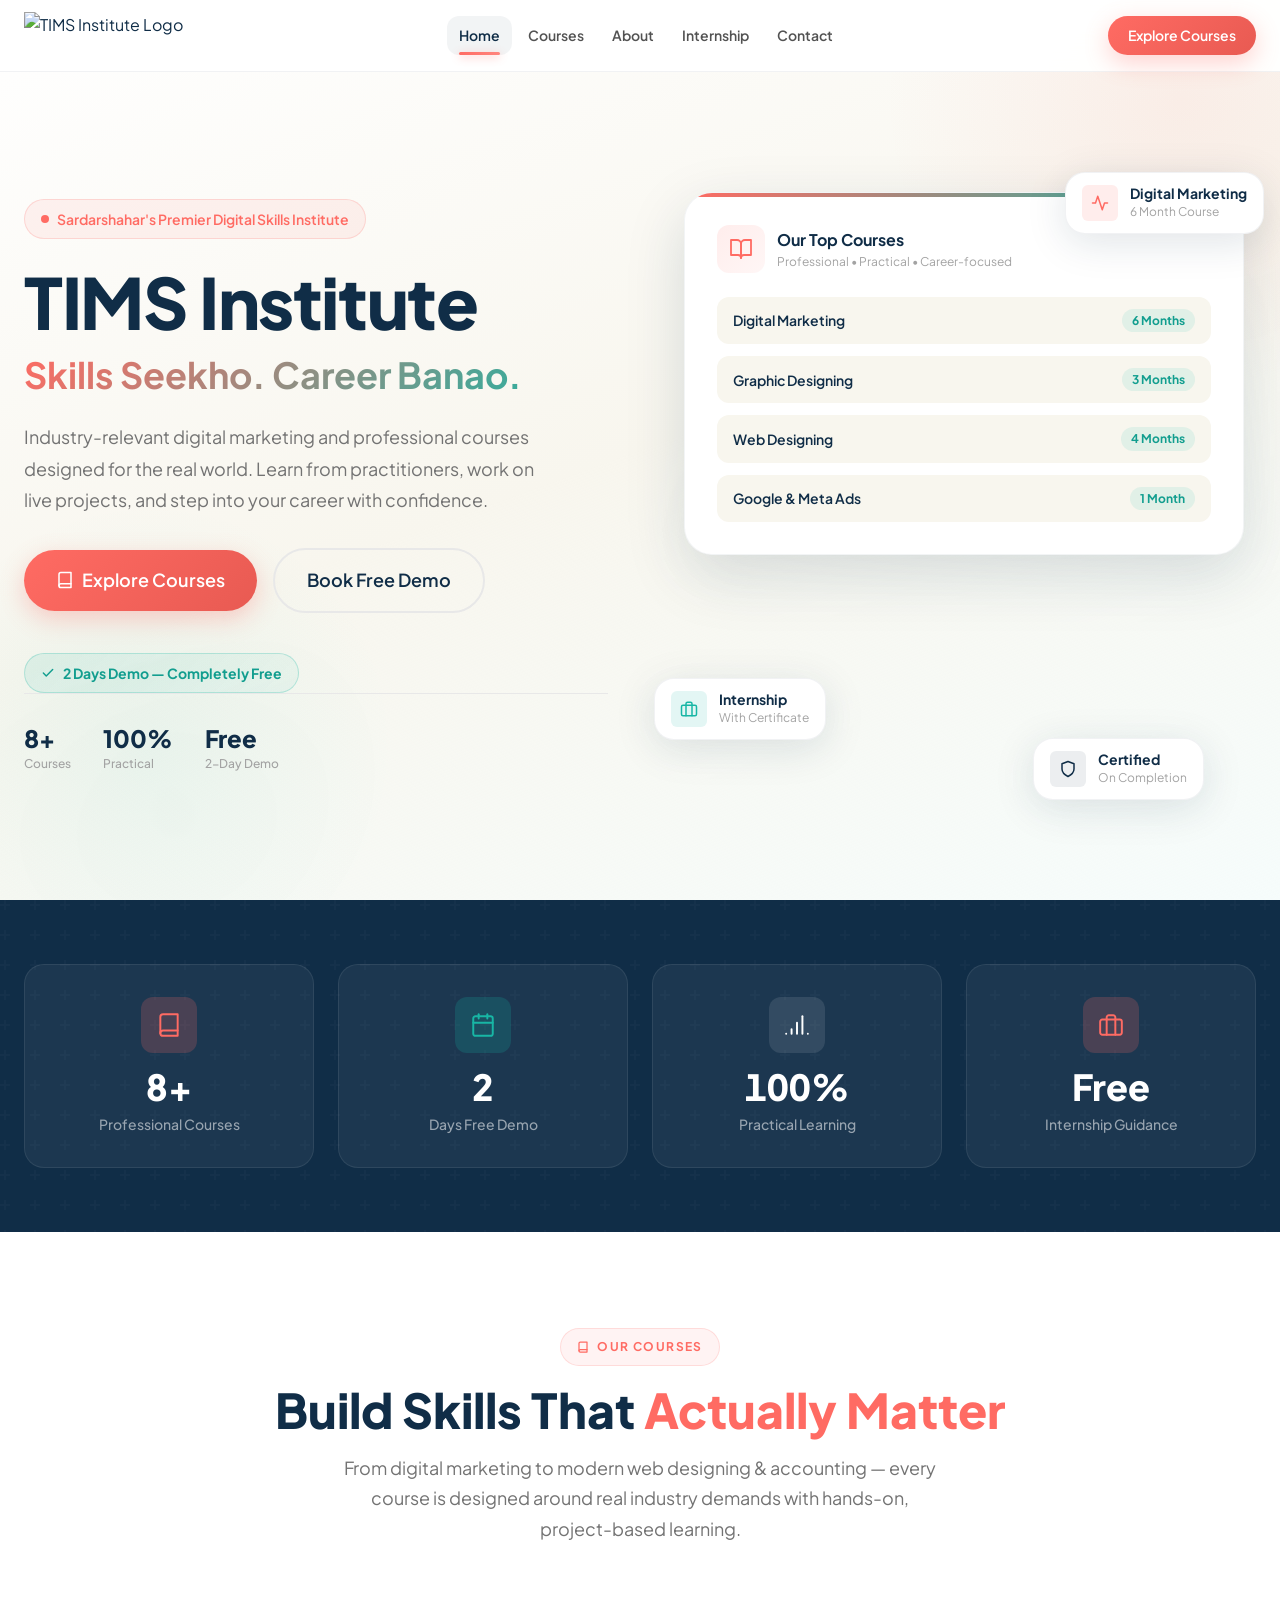
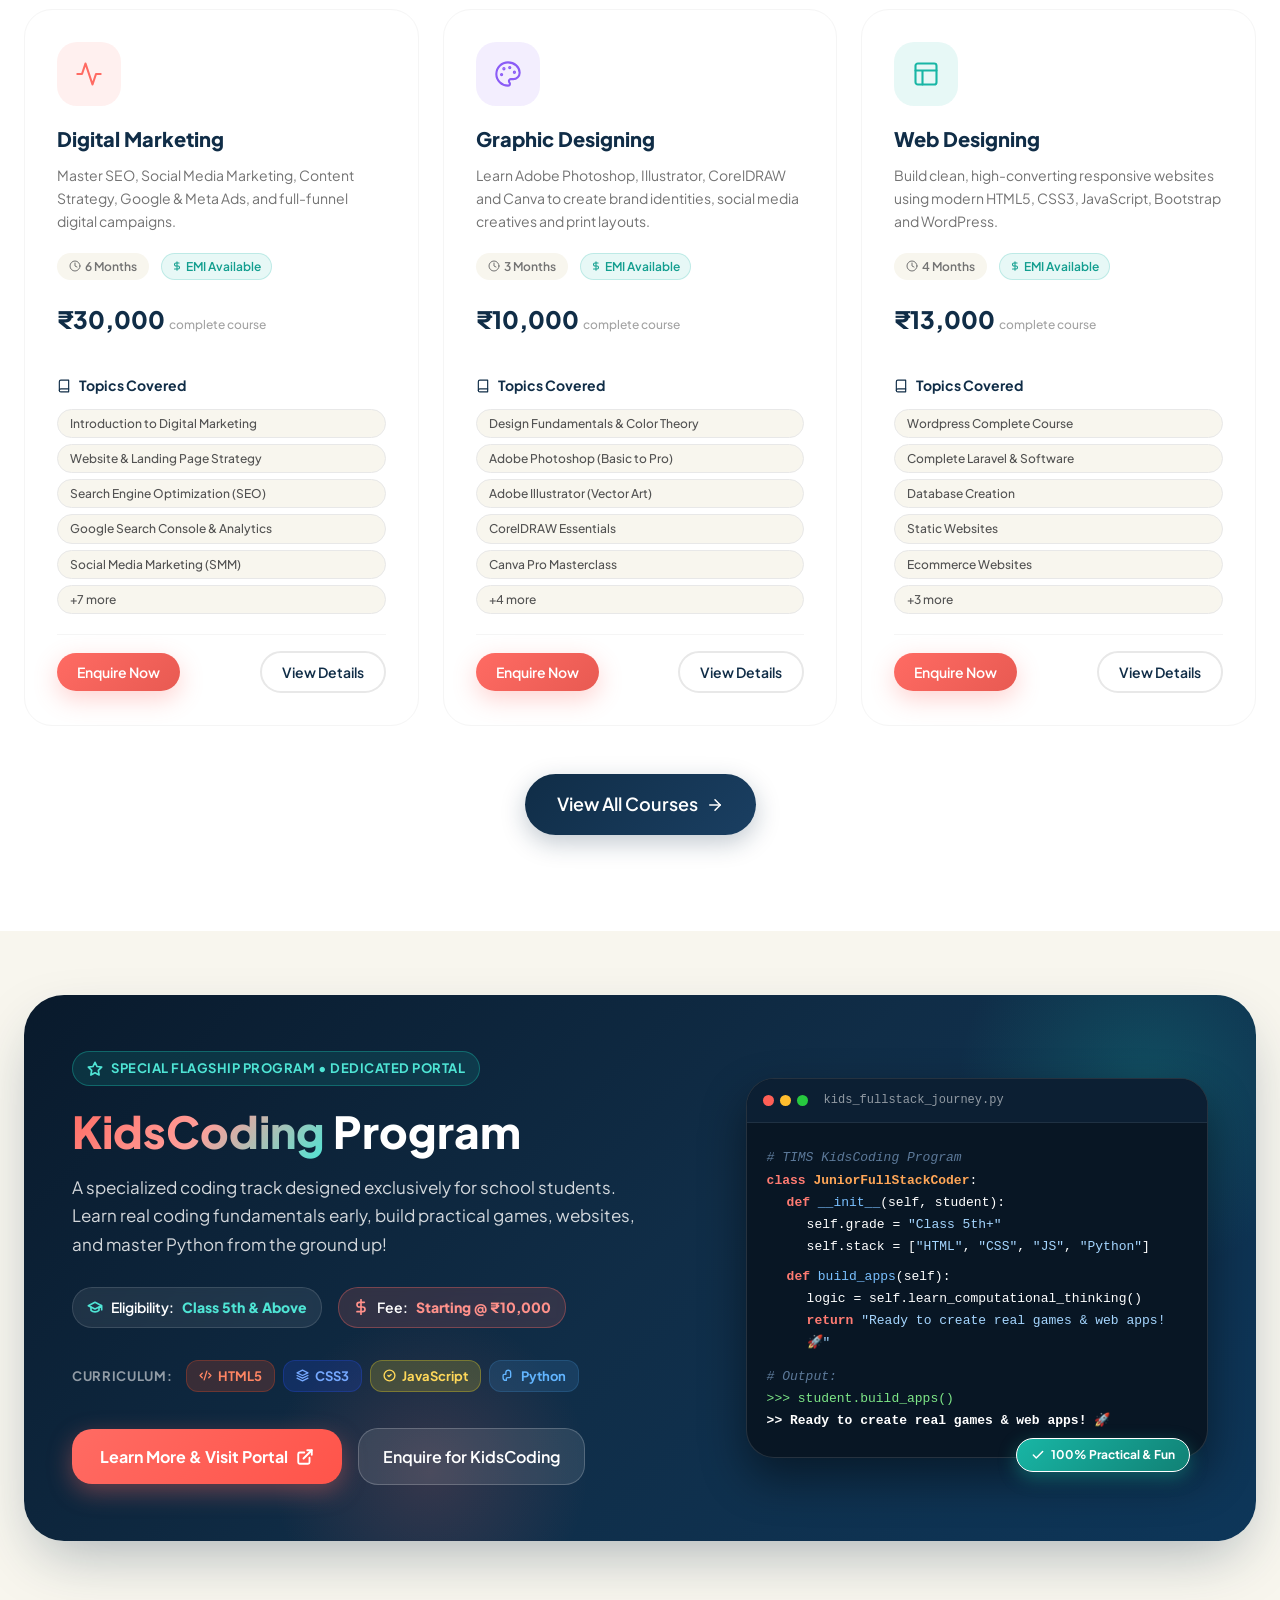
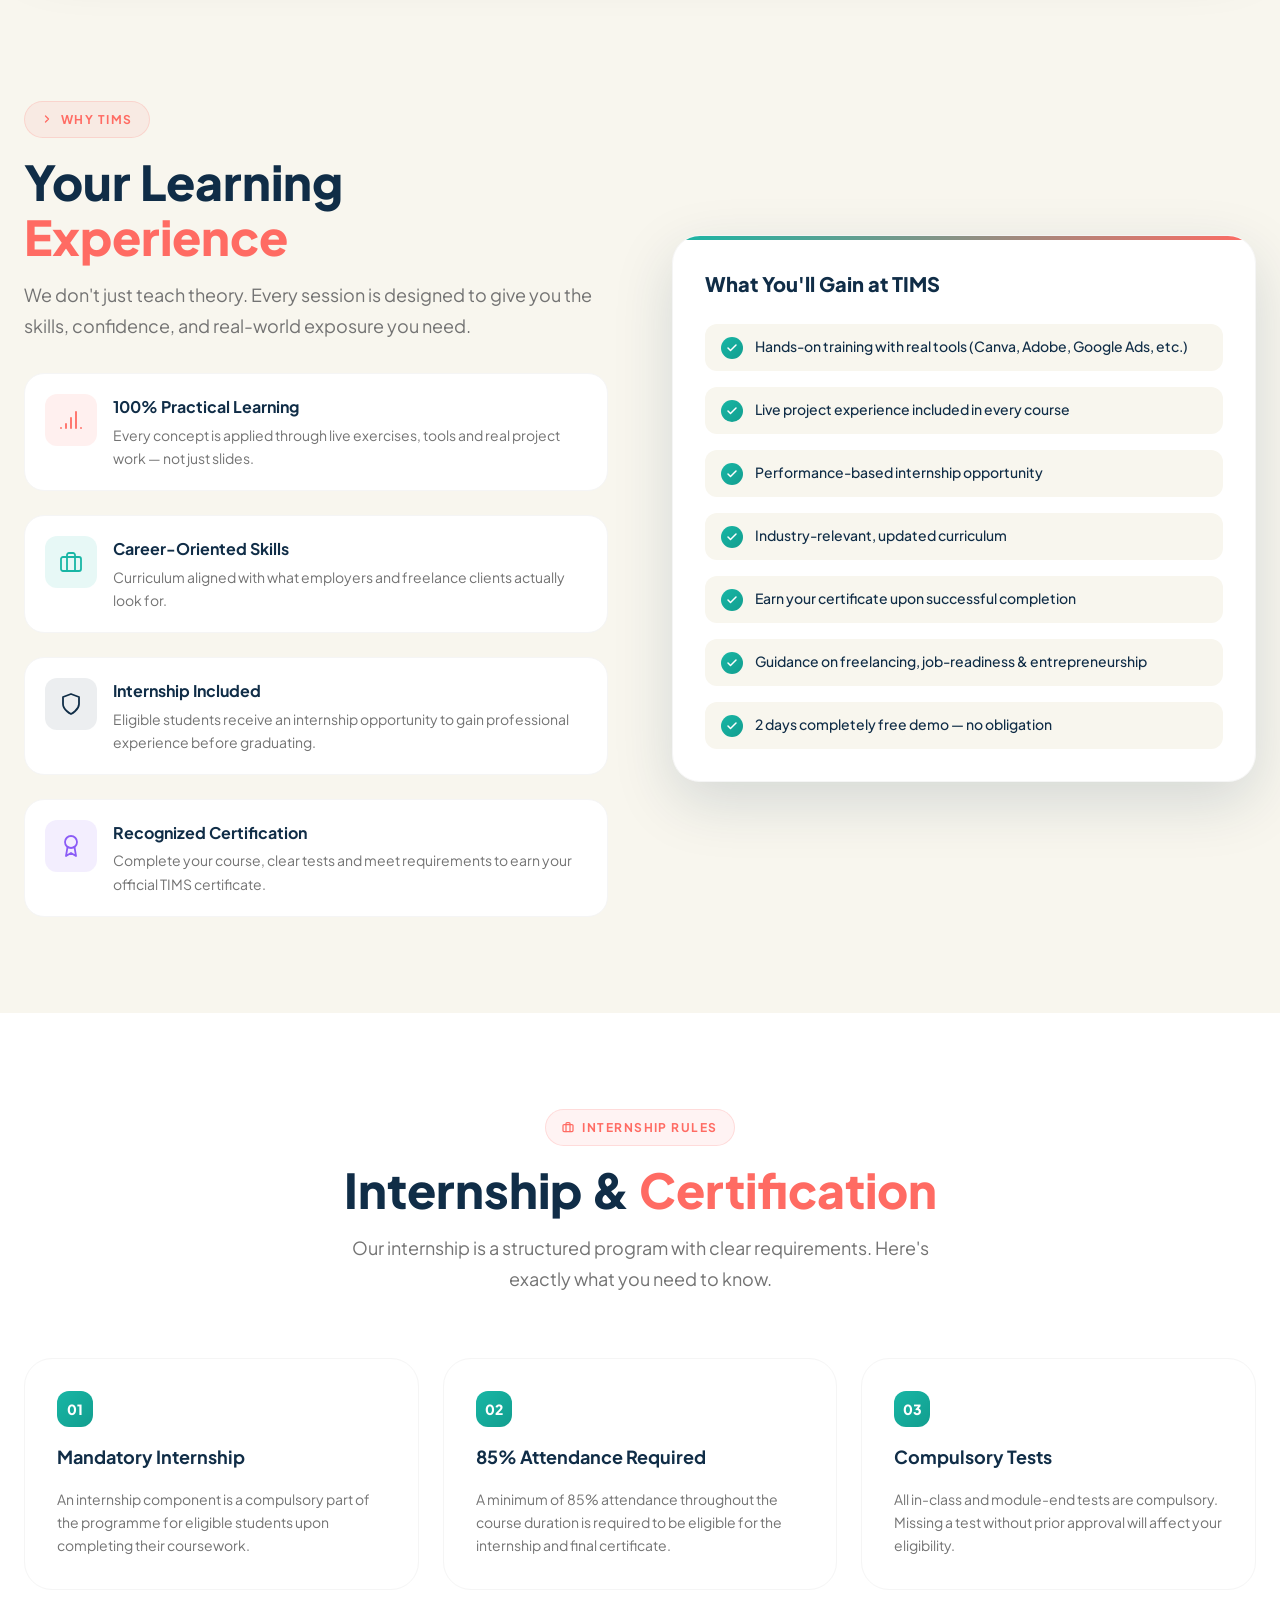
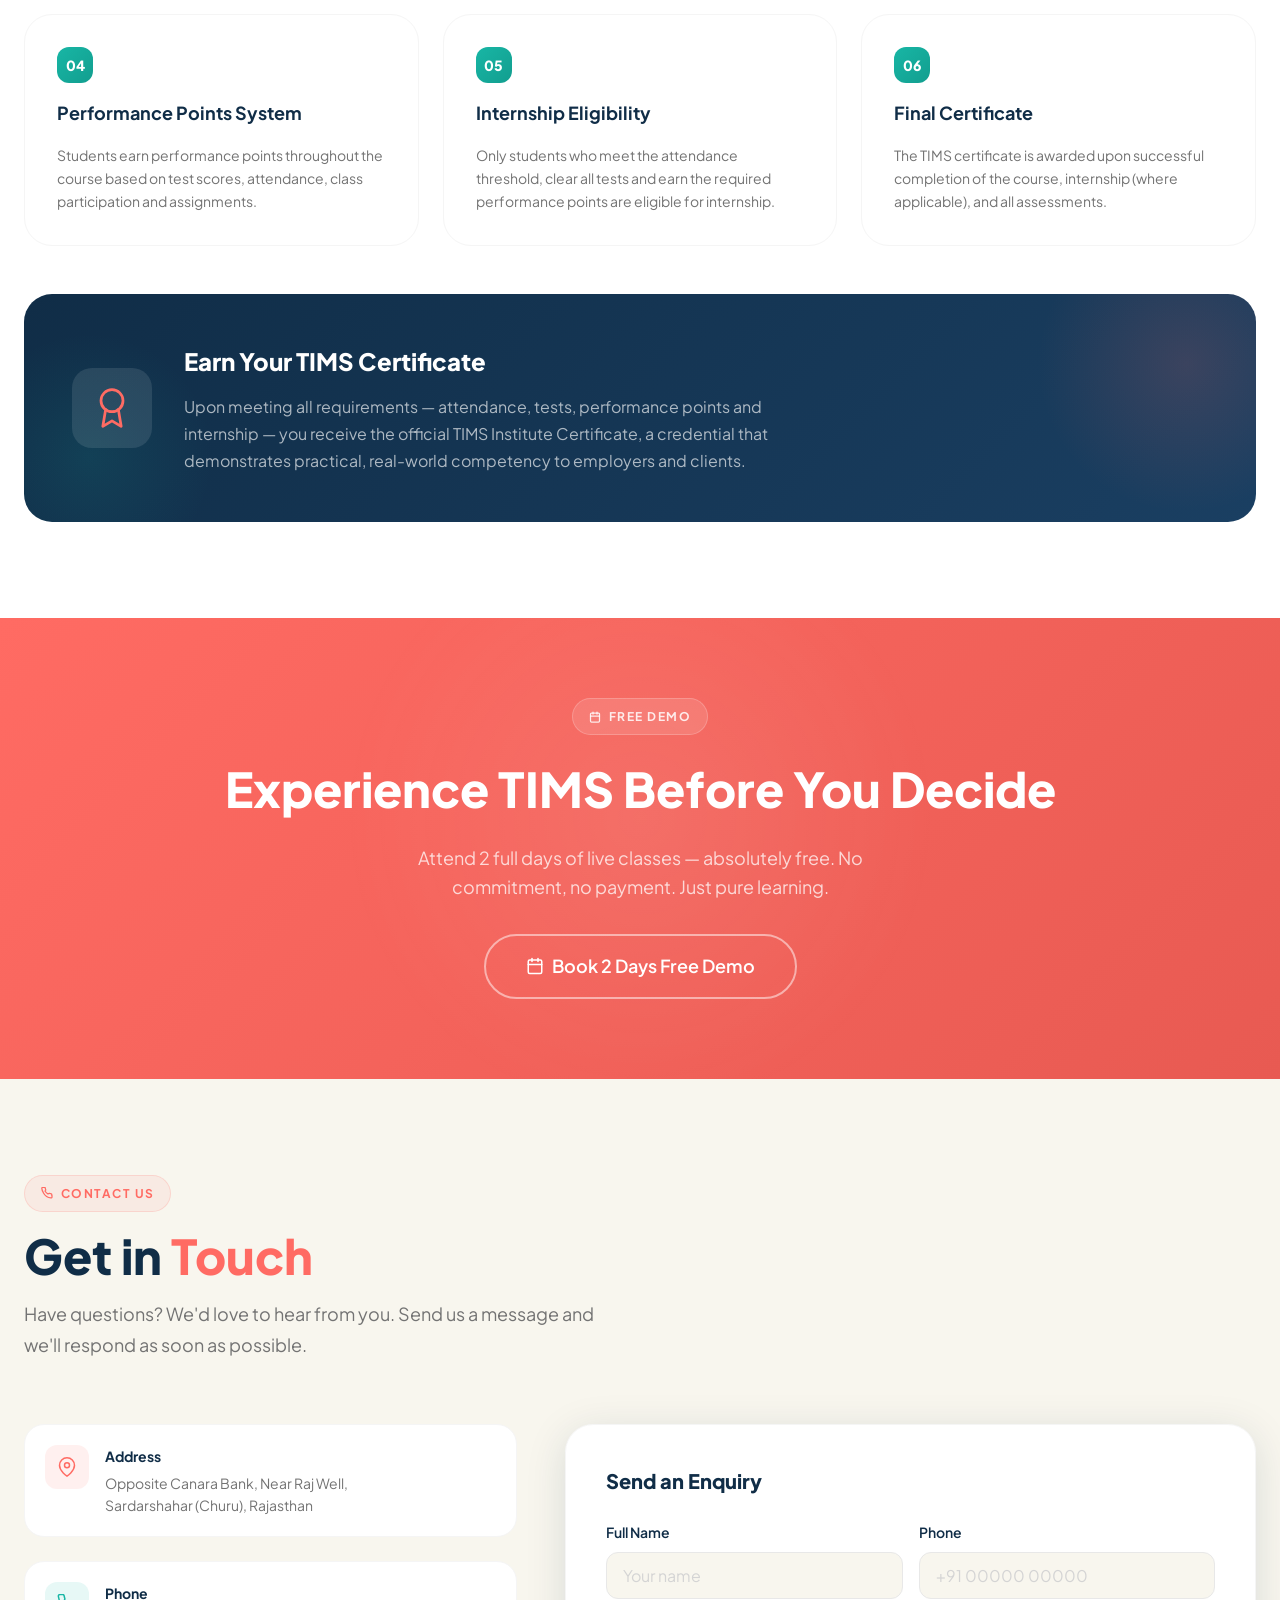
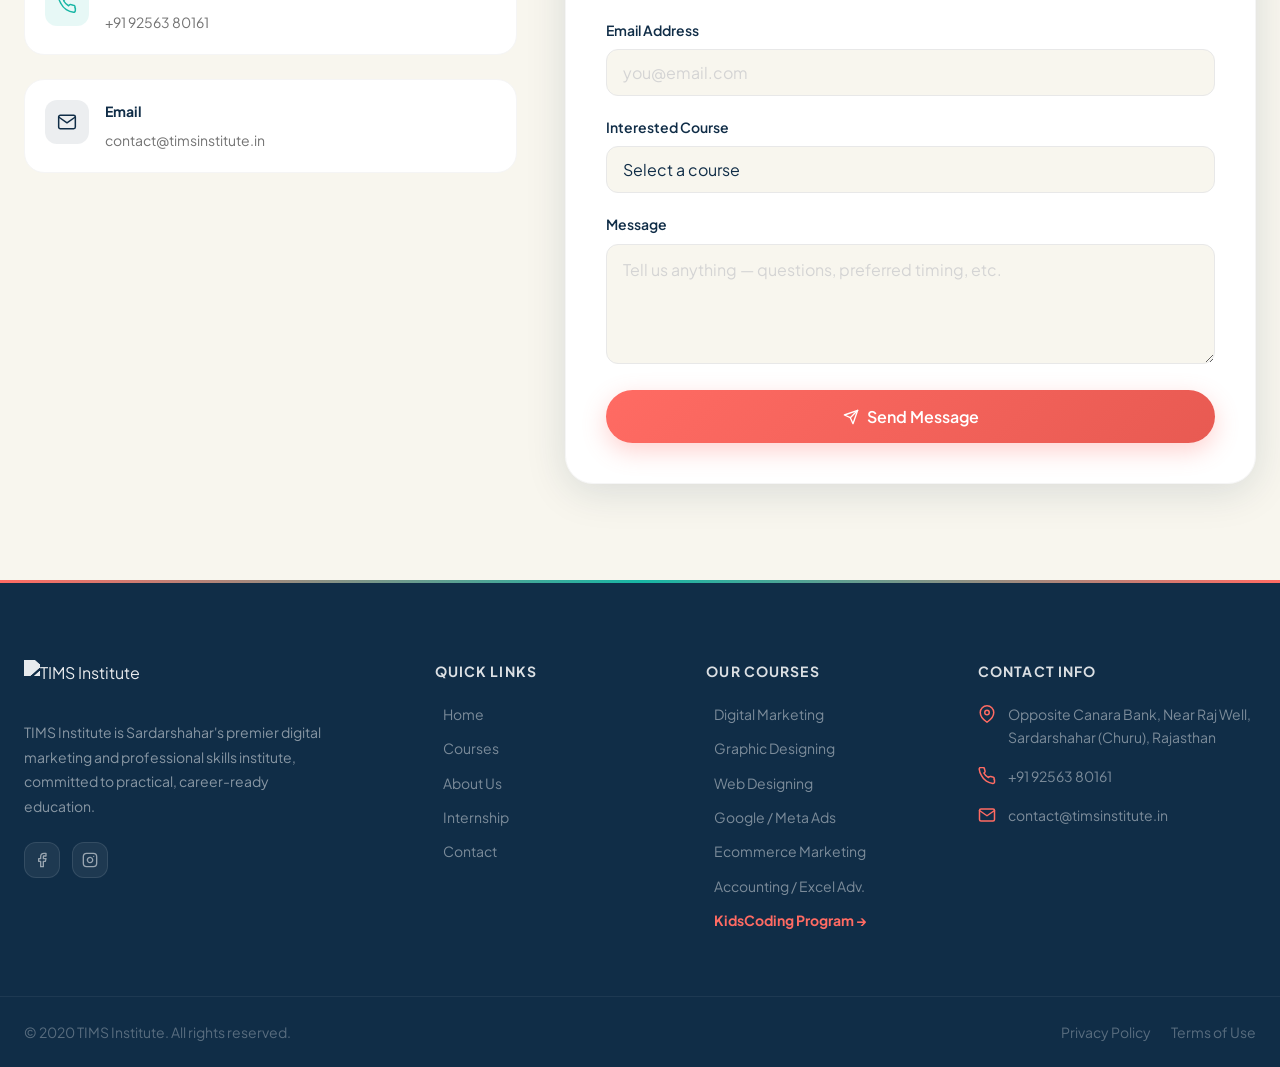
==== index.html @ 1d22f901 "Add files via upload" ====
<!DOCTYPE html>
<html lang="en">

<head>
  <meta charset="UTF-8" />
  <meta name="viewport" content="width=device-width, initial-scale=1.0" />
  <title>TIMS Institute – Digital Marketing & Professional Skills | Sardarshahar</title>
  <meta name="description"
    content="TIMS Institute in Sardarshahar offers premium courses in Digital Marketing, Graphic Designing, Website Designing, Tally, Spoken English and more. 2-Day Free Demo available." />
  <meta name="keywords"
    content="TIMS Institute, Digital Marketing Course Sardarshahar, Graphic Design, Website Designing, Tally Excel, Spoken English, Churu" />
  <meta property="og:title" content="TIMS Institute – Skills Seekho. Career Banao." />
  <meta property="og:description"
    content="Premium professional courses in Sardarshahar with practical training, internship & certification." />
  <meta property="og:type" content="website" />
  <link rel="icon" type="image/png" href="assets/images /icon.png" />
  <link rel="preload" href="assets/images /TimsLogo.png" as="image" />
  <link rel="preconnect" href="https://fonts.googleapis.com" />
  <link rel="preconnect" href="https://fonts.gstatic.com" crossorigin />
  <link rel="stylesheet" href="css/style.css" />
</head>

<body>

  <!-- ═══════════════════════ NAVBAR ═══════════════════════ -->
  <header id="navbar" class="navbar" role="banner">
    <div class="container navbar-inner">

      <a href="index.html" class="navbar-logo" aria-label="TIMS Institute Home">
        <img src="assets/images /TimsLogo.png" alt="TIMS Institute Logo" />
      </a>

      <nav class="navbar-nav" aria-label="Main navigation">
        <a href="index.html" class="nav-link active">Home</a>
        <a href="courses.html" class="nav-link">Courses</a>
        <a href="about.html" class="nav-link">About</a>
        <a href="internship.html" class="nav-link">Internship</a>
        <a href="contact.html" class="nav-link">Contact</a>
        <span class="nav-indicator" aria-hidden="true"></span>
      </nav>

      <div class="navbar-cta">
        <a href="courses.html" class="btn btn-primary btn-sm">Explore Courses</a>
      </div>

      <button id="hamburger" class="hamburger" aria-label="Toggle menu" aria-expanded="false">
        <span></span><span></span><span></span>
      </button>
    </div>
  </header>

  <!-- Mobile Menu -->
  <nav id="mobile-menu" class="mobile-menu" aria-label="Mobile navigation">
    <a href="index.html" class="mobile-nav-link">Home</a>
    <a href="courses.html" class="mobile-nav-link">Courses</a>
    <a href="about.html" class="mobile-nav-link">About</a>
    <a href="internship.html" class="mobile-nav-link">Internship</a>
    <a href="contact.html" class="mobile-nav-link">Contact</a>
    <div class="mobile-menu-cta">
      <a href="contact.html" class="btn btn-primary">Explore Courses</a>
      <a href="contact.html#demo" class="btn btn-secondary">Book Free Demo</a>
    </div>
  </nav>

  <!-- ═══════════════════════ MAIN CONTENT ════════════════════ -->
  <main id="page-content" class="page-content">

    <!-- ═══════════════════════ HERO ═══════════════════════════ -->
    <section class="hero" id="home" aria-label="Hero section">
      <div class="container">
        <div class="hero-grid">

          <!-- Content -->
          <div class="hero-content">
            <div class="hero-badge hero-reveal">
              <span class="hero-badge-dot"></span>
              Sardarshahar's Premier Digital Skills Institute
            </div>

            <h1 class="hero-title hero-reveal hero-reveal-delay-1">
              TIMS Institute
            </h1>

            <p class="hero-tagline hero-reveal hero-reveal-delay-2">
              Skills Seekho. Career Banao.
            </p>

            <p class="hero-description hero-reveal hero-reveal-delay-3">
              Industry-relevant digital marketing and professional courses designed for the real world. Learn from
              practitioners, work on live projects, and step into your career with confidence.
            </p>

            <div class="hero-actions hero-reveal hero-reveal-delay-4">
              <a href="courses.html" class="btn btn-primary btn-lg">
                <svg xmlns="http://www.w3.org/2000/svg" width="18" height="18" viewBox="0 0 24 24" fill="none"
                  stroke="currentColor" stroke-width="2" stroke-linecap="round" stroke-linejoin="round">
                  <path d="M4 19.5A2.5 2.5 0 0 1 6.5 17H20" />
                  <path d="M6.5 2H20v20H6.5A2.5 2.5 0 0 1 4 19.5v-15A2.5 2.5 0 0 1 6.5 2z" />
                </svg>
                Explore Courses
              </a>
              <a href="contact.html#demo" class="btn btn-secondary btn-lg">Book Free Demo</a>
            </div>

            <div class="hero-reveal hero-reveal-delay-5">
              <div class="hero-demo-badge">
                <svg xmlns="http://www.w3.org/2000/svg" width="14" height="14" viewBox="0 0 24 24" fill="none"
                  stroke="currentColor" stroke-width="2.5" stroke-linecap="round" stroke-linejoin="round">
                  <polyline points="20 6 9 17 4 12" />
                </svg>
                2 Days Demo — Completely Free
              </div>
            </div>

            <div class="hero-stats hero-reveal hero-reveal-delay-6">
              <div class="hero-stat">
                <div class="hero-stat-value">8+</div>
                <div class="hero-stat-label">Courses</div>
              </div>
              <div class="hero-stat">
                <div class="hero-stat-value">100%</div>
                <div class="hero-stat-label">Practical</div>
              </div>
              <div class="hero-stat">
                <div class="hero-stat-value">Free</div>
                <div class="hero-stat-label">2-Day Demo</div>
              </div>
            </div>
          </div>

          <!-- Visual -->
          <div class="hero-visual hero-reveal hero-reveal-delay-2" aria-hidden="true">
            <div class="hero-canvas">

              <!-- Floating card 1 -->
              <div class="float-card float-card-1">
                <div class="float-icon float-icon-coral">
                  <svg xmlns="http://www.w3.org/2000/svg" width="18" height="18" viewBox="0 0 24 24" fill="none"
                    stroke="currentColor" stroke-width="2" stroke-linecap="round" stroke-linejoin="round">
                    <polyline points="22 12 18 12 15 21 9 3 6 12 2 12" />
                  </svg>
                </div>
                <div>
                  <div class="float-text-primary">Digital Marketing</div>
                  <div class="float-text-secondary">6 Month Course</div>
                </div>
              </div>

              <!-- Main card -->
              <div class="hero-main-card">
                <div class="hero-card-header">
                  <div class="hero-card-icon">
                    <svg xmlns="http://www.w3.org/2000/svg" width="24" height="24" viewBox="0 0 24 24" fill="none"
                      stroke="currentColor" stroke-width="1.8" stroke-linecap="round" stroke-linejoin="round">
                      <path d="M2 3h6a4 4 0 0 1 4 4v14a3 3 0 0 0-3-3H2z" />
                      <path d="M22 3h-6a4 4 0 0 0-4 4v14a3 3 0 0 1 3-3h7z" />
                    </svg>
                  </div>
                  <div>
                    <div class="hero-card-title">Our Top Courses</div>
                    <div class="hero-card-sub">Professional • Practical • Career-focused</div>
                  </div>
                </div>
                <div class="hero-course-list">
                  <div class="hero-course-item">
                    <span class="hero-course-name">Digital Marketing</span>
                    <span class="hero-course-badge">6 Months</span>
                  </div>
                  <div class="hero-course-item">
                    <span class="hero-course-name">Graphic Designing</span>
                    <span class="hero-course-badge">3 Months</span>
                  </div>
                  <div class="hero-course-item">
                    <span class="hero-course-name">Web Designing</span>
                    <span class="hero-course-badge">4 Months</span>
                  </div>
                  <div class="hero-course-item">
                    <span class="hero-course-name">Google &amp; Meta Ads</span>
                    <span class="hero-course-badge">1 Month</span>
                  </div>
                </div>
              </div>

              <!-- Floating card 2 -->
              <div class="float-card float-card-2">
                <div class="float-icon float-icon-teal">
                  <svg xmlns="http://www.w3.org/2000/svg" width="18" height="18" viewBox="0 0 24 24" fill="none"
                    stroke="currentColor" stroke-width="2" stroke-linecap="round" stroke-linejoin="round">
                    <rect x="2" y="7" width="20" height="14" rx="2" />
                    <path d="M16 21V5a2 2 0 0 0-2-2h-4a2 2 0 0 0-2 2v16" />
                  </svg>
                </div>
                <div>
                  <div class="float-text-primary">Internship</div>
                  <div class="float-text-secondary">With Certificate</div>
                </div>
              </div>

              <!-- Floating card 3 -->
              <div class="float-card float-card-3">
                <div class="float-icon float-icon-navy">
                  <svg xmlns="http://www.w3.org/2000/svg" width="18" height="18" viewBox="0 0 24 24" fill="none"
                    stroke="currentColor" stroke-width="2" stroke-linecap="round" stroke-linejoin="round">
                    <path d="M12 22s8-4 8-10V5l-8-3-8 3v7c0 6 8 10 8 10z" />
                  </svg>
                </div>
                <div>
                  <div class="float-text-primary">Certified</div>
                  <div class="float-text-secondary">On Completion</div>
                </div>
              </div>

            </div>
          </div>
        </div>
      </div>
    </section>

    <!-- ═════════════════════ STATS SECTION ════════════════════ -->
    <section class="stats-section" aria-label="Key statistics">
      <div class="container">
        <div class="stats-grid">

          <div class="stat-card reveal">
            <div class="stat-icon stat-icon-coral">
              <svg xmlns="http://www.w3.org/2000/svg" width="26" height="26" viewBox="0 0 24 24" fill="none"
                stroke="currentColor" stroke-width="1.8" stroke-linecap="round" stroke-linejoin="round">
                <path d="M4 19.5A2.5 2.5 0 0 1 6.5 17H20" />
                <path d="M6.5 2H20v20H6.5A2.5 2.5 0 0 1 4 19.5v-15A2.5 2.5 0 0 1 6.5 2z" />
              </svg>
            </div>
            <div class="stat-value" data-count="8" data-suffix="+">0+</div>
            <div class="stat-label">Professional Courses</div>
          </div>

          <div class="stat-card reveal stagger-2">
            <div class="stat-icon stat-icon-teal">
              <svg xmlns="http://www.w3.org/2000/svg" width="26" height="26" viewBox="0 0 24 24" fill="none"
                stroke="currentColor" stroke-width="1.8" stroke-linecap="round" stroke-linejoin="round">
                <rect x="3" y="4" width="18" height="18" rx="2" ry="2" />
                <line x1="16" y1="2" x2="16" y2="6" />
                <line x1="8" y1="2" x2="8" y2="6" />
                <line x1="3" y1="10" x2="21" y2="10" />
              </svg>
            </div>
            <div class="stat-value" data-count="2">0</div>
            <div class="stat-label">Days Free Demo</div>
          </div>

          <div class="stat-card reveal stagger-3">
            <div class="stat-icon stat-icon-white">
              <svg xmlns="http://www.w3.org/2000/svg" width="26" height="26" viewBox="0 0 24 24" fill="none"
                stroke="currentColor" stroke-width="1.8" stroke-linecap="round" stroke-linejoin="round">
                <path d="M2 20h.01M7 20v-4" />
                <path d="M12 20V10" />
                <path d="M17 20V4" />
                <path d="M22 20h.01" />
              </svg>
            </div>
            <div class="stat-value">100%</div>
            <div class="stat-label">Practical Learning</div>
          </div>

          <div class="stat-card reveal stagger-4">
            <div class="stat-icon stat-icon-coral">
              <svg xmlns="http://www.w3.org/2000/svg" width="26" height="26" viewBox="0 0 24 24" fill="none"
                stroke="currentColor" stroke-width="1.8" stroke-linecap="round" stroke-linejoin="round">
                <rect x="2" y="7" width="20" height="14" rx="2" />
                <path d="M16 21V5a2 2 0 0 0-2-2h-4a2 2 0 0 0-2 2v16" />
              </svg>
            </div>
            <div class="stat-value">Free</div>
            <div class="stat-label">Internship Guidance</div>
          </div>

        </div>
      </div>
    </section>

    <!-- ══════════════════════ COURSES ══════════════════════════ -->
    <section class="courses-section section" id="courses" aria-label="Our courses">
      <div class="container">
        <div class="section-header text-center reveal">
          <div class="section-label">
            <svg xmlns="http://www.w3.org/2000/svg" width="12" height="12" viewBox="0 0 24 24" fill="none"
              stroke="currentColor" stroke-width="2.5" stroke-linecap="round" stroke-linejoin="round">
              <path d="M4 19.5A2.5 2.5 0 0 1 6.5 17H20" />
              <path d="M6.5 2H20v20H6.5A2.5 2.5 0 0 1 4 19.5v-15A2.5 2.5 0 0 1 6.5 2z" />
            </svg>
            Our Courses
          </div>
          <h2 class="section-title">Build Skills That <span>Actually Matter</span></h2>
          <p class="section-subtitle centered">
            From digital marketing to modern web designing &amp; accounting — every course is designed around real
            industry demands with hands-on,
            project-based learning.
          </p>
        </div>

        <!-- Cards rendered by JS -->
        <div id="courses-grid-home" class="courses-grid"></div>

        <div class="text-center" style="margin-top:3rem;">
          <a href="courses.html" class="btn btn-navy btn-lg reveal">
            View All Courses
            <svg xmlns="http://www.w3.org/2000/svg" width="18" height="18" viewBox="0 0 24 24" fill="none"
              stroke="currentColor" stroke-width="2" stroke-linecap="round" stroke-linejoin="round">
              <path d="M5 12h14" />
              <path d="m12 5 7 7-7 7" />
            </svg>
          </a>
        </div>
      </div>
    </section>

    <!-- ═══════════════════ KIDSCODING SPECIAL PROGRAM ═══════════════════ -->
    <section class="kidscoding-section" id="kidscoding" aria-label="KidsCoding Program">
      <div class="container">
        <div class="kidscoding-card reveal">
          <div class="kidscoding-grid">

            <!-- Left Column: Details -->
            <div class="kidscoding-content">
              <div class="kidscoding-badge-top">
                <svg xmlns="http://www.w3.org/2000/svg" width="16" height="16" viewBox="0 0 24 24" fill="none"
                  stroke="currentColor" stroke-width="2.5" stroke-linecap="round" stroke-linejoin="round">
                  <polygon
                    points="12 2 15.09 8.26 22 9.27 17 14.14 18.18 21.02 12 17.77 5.82 21.02 7 14.14 2 9.27 8.91 8.26 12 2" />
                </svg>
                Special Flagship Program • Dedicated Portal
              </div>

              <h2 class="kidscoding-title">
                <span>KidsCoding</span> Program
              </h2>

              <p class="kidscoding-subtitle">
                A specialized coding track designed exclusively for school students. Learn real coding fundamentals
                early, build practical games, websites, and master Python from the ground up!
              </p>

              <div class="kidscoding-features-row">
                <div class="kidscoding-pill">
                  <svg xmlns="http://www.w3.org/2000/svg" width="16" height="16" viewBox="0 0 24 24" fill="none"
                    stroke="#4fe5d5" stroke-width="2.5" stroke-linecap="round" stroke-linejoin="round">
                    <path d="M22 10v6M2 10l10-5 10 5-10 5z" />
                    <path d="M6 12v5c3 3 9 3 12 0v-5" />
                  </svg>
                  Eligibility: <span class="kidscoding-pill-value">Class 5th &amp; Above</span>
                </div>

                <div class="kidscoding-pill kidscoding-pill-fee">
                  <svg xmlns="http://www.w3.org/2000/svg" width="16" height="16" viewBox="0 0 24 24" fill="none"
                    stroke="#ff918b" stroke-width="2.5" stroke-linecap="round" stroke-linejoin="round">
                    <line x1="12" y1="1" x2="12" y2="23" />
                    <path d="M17 5H9.5a3.5 3.5 0 0 0 0 7h5a3.5 3.5 0 0 1 0 7H6" />
                  </svg>
                  Fee: <span class="kidscoding-pill-value">Starting @ ₹10,000</span>
                </div>
              </div>

              <div class="kidscoding-tech-chips">
                <span class="kidscoding-tech-label">Curriculum:</span>
                <span class="tech-tag tech-tag-html">
                  <svg xmlns="http://www.w3.org/2000/svg" width="13" height="13" viewBox="0 0 24 24" fill="none"
                    stroke="currentColor" stroke-width="2.5" stroke-linecap="round" stroke-linejoin="round">
                    <path d="m18 16 4-4-4-4" />
                    <path d="m6 8-4 4 4 4" />
                    <path d="m14.5 4-5 16" />
                  </svg>
                  HTML5
                </span>
                <span class="tech-tag tech-tag-css">
                  <svg xmlns="http://www.w3.org/2000/svg" width="13" height="13" viewBox="0 0 24 24" fill="none"
                    stroke="currentColor" stroke-width="2.5" stroke-linecap="round" stroke-linejoin="round">
                    <path d="M12 2 2 7l10 5 10-5-10-5Z" />
                    <path d="m2 17 10 5 10-5" />
                    <path d="m2 12 10 5 10-5" />
                  </svg>
                  CSS3
                </span>
                <span class="tech-tag tech-tag-js">
                  <svg xmlns="http://www.w3.org/2000/svg" width="13" height="13" viewBox="0 0 24 24" fill="none"
                    stroke="currentColor" stroke-width="2.5" stroke-linecap="round" stroke-linejoin="round">
                    <circle cx="12" cy="12" r="10" />
                    <path d="m9 12 2 2 4-4" />
                  </svg>
                  JavaScript
                </span>
                <span class="tech-tag tech-tag-python">
                  <svg xmlns="http://www.w3.org/2000/svg" width="13" height="13" viewBox="0 0 24 24" fill="none"
                    stroke="currentColor" stroke-width="2.5" stroke-linecap="round" stroke-linejoin="round">
                    <path
                      d="M12 2a5 5 0 0 0-5 5v3H4a2 2 0 0 0-2 2v4a5 5 0 0 0 5 5h1v-3a2 2 0 0 1 2-2h4a2 2 0 0 0 2-2V7a5 5 0 0 0-5-5z" />
                  </svg>
                  Python
                </span>
              </div>

              <div class="kidscoding-cta-group">
                <a href="https://kidscoding.timsinstitute.in" target="_blank" rel="noopener noreferrer"
                  class="btn-kidscoding">
                  <span>Learn More &amp; Visit Portal</span>
                  <svg xmlns="http://www.w3.org/2000/svg" width="18" height="18" viewBox="0 0 24 24" fill="none"
                    stroke="currentColor" stroke-width="2.5" stroke-linecap="round" stroke-linejoin="round">
                    <path d="M18 13v6a2 2 0 0 1-2 2H5a2 2 0 0 1-2-2V8a2 2 0 0 1 2-2h6" />
                    <polyline points="15 3 21 3 21 9" />
                    <line x1="10" y1="14" x2="21" y2="3" />
                  </svg>
                </a>
                <a href="contact.html?course=KidsCoding" class="btn-kidscoding-secondary">
                  Enquire for KidsCoding
                </a>
              </div>
            </div>

            <!-- Right Column: Interactive Code Terminal Window -->
            <div class="kidscoding-terminal-wrap">
              <div class="kidscoding-terminal">
                <div class="terminal-header">
                  <div class="terminal-dots">
                    <span class="terminal-dot dot-red"></span>
                    <span class="terminal-dot dot-yellow"></span>
                    <span class="terminal-dot dot-green"></span>
                  </div>
                  <span class="terminal-title">kids_fullstack_journey.py</span>
                </div>
                <div class="terminal-body">
                  <div class="code-comment"># TIMS KidsCoding Program</div>
                  <div><span class="code-keyword">class</span> <span class="code-class">JuniorFullStackCoder</span>:
                  </div>
                  <div style="padding-left:1.25rem;">
                    <div><span class="code-keyword">def</span> <span class="code-func">__init__</span>(self, student):
                    </div>
                    <div style="padding-left:1.25rem;">
                      <div>self.grade = <span class="code-string">"Class 5th+"</span></div>
                      <div>self.stack = [<span class="code-string">"HTML"</span>, <span
                          class="code-string">"CSS"</span>, <span class="code-string">"JS"</span>, <span
                          class="code-string">"Python"</span>]</div>
                    </div>
                  </div>
                  <div style="padding-left:1.25rem;margin-top:0.5rem;">
                    <div><span class="code-keyword">def</span> <span class="code-func">build_apps</span>(self):</div>
                    <div style="padding-left:1.25rem;">
                      <div>logic = self.learn_computational_thinking()</div>
                      <div><span class="code-keyword">return</span> <span class="code-string">"Ready to create real
                          games &amp; web apps! 🚀"</span></div>
                    </div>
                  </div>
                  <div style="margin-top:0.75rem;"><span class="code-comment"># Output:</span></div>
                  <div class="code-highlight">&gt;&gt;&gt; student.build_apps()</div>
                  <div style="color:#ffffff;font-weight:600;">&gt;&gt; Ready to create real games &amp; web apps! 🚀
                  </div>
                </div>
              </div>
              <div class="terminal-footer-badge">
                <svg xmlns="http://www.w3.org/2000/svg" width="14" height="14" viewBox="0 0 24 24" fill="none"
                  stroke="currentColor" stroke-width="2.5" stroke-linecap="round" stroke-linejoin="round">
                  <polyline points="20 6 9 17 4 12" />
                </svg>
                100% Practical &amp; Fun
              </div>
            </div>

          </div>
        </div>
      </div>
    </section>

    <!-- ═══════════════════════ WHY TIMS ════════════════════════ -->
    <section class="why-section section" id="why" aria-label="Why choose TIMS">
      <div class="container">
        <div class="why-grid">

          <!-- Left: Features -->
          <div>
            <div class="reveal">
              <div class="section-label">
                <svg xmlns="http://www.w3.org/2000/svg" width="12" height="12" viewBox="0 0 24 24" fill="none"
                  stroke="currentColor" stroke-width="2.5" stroke-linecap="round" stroke-linejoin="round">
                  <path d="m9 18 6-6-6-6" />
                </svg>
                Why TIMS
              </div>
              <h2 class="section-title">Your Learning <span>Experience</span></h2>
              <p class="section-subtitle" style="margin-bottom:2rem;">
                We don't just teach theory. Every session is designed to give you the skills, confidence, and real-world
                exposure you need.
              </p>
            </div>

            <div class="why-content">
              <div class="why-feature reveal stagger-1">
                <div class="why-icon icon-coral">
                  <svg xmlns="http://www.w3.org/2000/svg" width="24" height="24" viewBox="0 0 24 24" fill="none"
                    stroke="currentColor" stroke-width="1.8" stroke-linecap="round" stroke-linejoin="round">
                    <path d="M2 20h.01M7 20v-4" />
                    <path d="M12 20V10" />
                    <path d="M17 20V4" />
                    <path d="M22 20h.01" />
                  </svg>
                </div>
                <div class="why-text">
                  <h3>100% Practical Learning</h3>
                  <p>Every concept is applied through live exercises, tools and real project work — not just slides.</p>
                </div>
              </div>

              <div class="why-feature reveal stagger-2">
                <div class="why-icon icon-teal">
                  <svg xmlns="http://www.w3.org/2000/svg" width="24" height="24" viewBox="0 0 24 24" fill="none"
                    stroke="currentColor" stroke-width="1.8" stroke-linecap="round" stroke-linejoin="round">
                    <rect x="2" y="7" width="20" height="14" rx="2" />
                    <path d="M16 21V5a2 2 0 0 0-2-2h-4a2 2 0 0 0-2 2v16" />
                  </svg>
                </div>
                <div class="why-text">
                  <h3>Career-Oriented Skills</h3>
                  <p>Curriculum aligned with what employers and freelance clients actually look for.</p>
                </div>
              </div>

              <div class="why-feature reveal stagger-3">
                <div class="why-icon icon-navy">
                  <svg xmlns="http://www.w3.org/2000/svg" width="24" height="24" viewBox="0 0 24 24" fill="none"
                    stroke="currentColor" stroke-width="1.8" stroke-linecap="round" stroke-linejoin="round">
                    <path d="M12 22s8-4 8-10V5l-8-3-8 3v7c0 6 8 10 8 10z" />
                  </svg>
                </div>
                <div class="why-text">
                  <h3>Internship Included</h3>
                  <p>Eligible students receive an internship opportunity to gain professional experience before
                    graduating.</p>
                </div>
              </div>

              <div class="why-feature reveal stagger-4">
                <div class="why-icon icon-purple">
                  <svg xmlns="http://www.w3.org/2000/svg" width="24" height="24" viewBox="0 0 24 24" fill="none"
                    stroke="currentColor" stroke-width="1.8" stroke-linecap="round" stroke-linejoin="round">
                    <circle cx="12" cy="8" r="6" />
                    <path d="M15.477 12.89 17 22l-5-3-5 3 1.523-9.11" />
                  </svg>
                </div>
                <div class="why-text">
                  <h3>Recognized Certification</h3>
                  <p>Complete your course, clear tests and meet requirements to earn your official TIMS certificate.</p>
                </div>
              </div>
            </div>
          </div>

          <!-- Right: Visual checklist card -->
          <div class="why-visual reveal-right">
            <div class="why-card-main">
              <h3 style="font-size:1.25rem;font-weight:800;color:var(--navy);margin-bottom:1.5rem;">What You'll Gain at
                TIMS</h3>
              <div class="why-checklist">
                <div class="why-check-item">
                  <div class="check-icon">
                    <svg xmlns="http://www.w3.org/2000/svg" viewBox="0 0 24 24" fill="none" stroke="currentColor"
                      stroke-width="3" stroke-linecap="round" stroke-linejoin="round">
                      <polyline points="20 6 9 17 4 12" />
                    </svg>
                  </div>
                  <span class="check-text">Hands-on training with real tools (Canva, Adobe, Google Ads, etc.)</span>
                </div>
                <div class="why-check-item">
                  <div class="check-icon">
                    <svg xmlns="http://www.w3.org/2000/svg" viewBox="0 0 24 24" fill="none" stroke="currentColor"
                      stroke-width="3" stroke-linecap="round" stroke-linejoin="round">
                      <polyline points="20 6 9 17 4 12" />
                    </svg>
                  </div>
                  <span class="check-text">Live project experience included in every course</span>
                </div>
                <div class="why-check-item">
                  <div class="check-icon">
                    <svg xmlns="http://www.w3.org/2000/svg" viewBox="0 0 24 24" fill="none" stroke="currentColor"
                      stroke-width="3" stroke-linecap="round" stroke-linejoin="round">
                      <polyline points="20 6 9 17 4 12" />
                    </svg>
                  </div>
                  <span class="check-text">Performance-based internship opportunity</span>
                </div>
                <div class="why-check-item">
                  <div class="check-icon">
                    <svg xmlns="http://www.w3.org/2000/svg" viewBox="0 0 24 24" fill="none" stroke="currentColor"
                      stroke-width="3" stroke-linecap="round" stroke-linejoin="round">
                      <polyline points="20 6 9 17 4 12" />
                    </svg>
                  </div>
                  <span class="check-text">Industry-relevant, updated curriculum</span>
                </div>
                <div class="why-check-item">
                  <div class="check-icon">
                    <svg xmlns="http://www.w3.org/2000/svg" viewBox="0 0 24 24" fill="none" stroke="currentColor"
                      stroke-width="3" stroke-linecap="round" stroke-linejoin="round">
                      <polyline points="20 6 9 17 4 12" />
                    </svg>
                  </div>
                  <span class="check-text">Earn your certificate upon successful completion</span>
                </div>
                <div class="why-check-item">
                  <div class="check-icon">
                    <svg xmlns="http://www.w3.org/2000/svg" viewBox="0 0 24 24" fill="none" stroke="currentColor"
                      stroke-width="3" stroke-linecap="round" stroke-linejoin="round">
                      <polyline points="20 6 9 17 4 12" />
                    </svg>
                  </div>
                  <span class="check-text">Guidance on freelancing, job-readiness & entrepreneurship</span>
                </div>
                <div class="why-check-item">
                  <div class="check-icon">
                    <svg xmlns="http://www.w3.org/2000/svg" viewBox="0 0 24 24" fill="none" stroke="currentColor"
                      stroke-width="3" stroke-linecap="round" stroke-linejoin="round">
                      <polyline points="20 6 9 17 4 12" />
                    </svg>
                  </div>
                  <span class="check-text">2 days completely free demo — no obligation</span>
                </div>
              </div>
            </div>
          </div>
        </div>
      </div>
    </section>

    <!-- ══════════════════ INTERNSHIP & CERT ════════════════════ -->
    <section class="internship-section section" id="internship" aria-label="Internship and certification">
      <div class="container">
        <div class="section-header text-center reveal">
          <div class="section-label">
            <svg xmlns="http://www.w3.org/2000/svg" width="12" height="12" viewBox="0 0 24 24" fill="none"
              stroke="currentColor" stroke-width="2.5" stroke-linecap="round" stroke-linejoin="round">
              <rect x="2" y="7" width="20" height="14" rx="2" />
              <path d="M16 21V5a2 2 0 0 0-2-2h-4a2 2 0 0 0-2 2v16" />
            </svg>
            Internship Rules
          </div>
          <h2 class="section-title">Internship & <span>Certification</span></h2>
          <p class="section-subtitle centered">
            Our internship is a structured program with clear requirements. Here's exactly what you need to know.
          </p>
        </div>

        <div class="internship-grid">

          <div class="internship-rule-card reveal stagger-1">
            <div class="rule-number">01</div>
            <h3 class="rule-title">Mandatory Internship</h3>
            <p class="rule-desc">An internship component is a compulsory part of the programme for eligible students
              upon
              completing their coursework.</p>
          </div>

          <div class="internship-rule-card reveal stagger-2">
            <div class="rule-number">02</div>
            <h3 class="rule-title">85% Attendance Required</h3>
            <p class="rule-desc">A minimum of 85% attendance throughout the course duration is required to be eligible
              for
              the internship and final certificate.</p>
          </div>

          <div class="internship-rule-card reveal stagger-3">
            <div class="rule-number">03</div>
            <h3 class="rule-title">Compulsory Tests</h3>
            <p class="rule-desc">All in-class and module-end tests are compulsory. Missing a test without prior approval
              will affect your eligibility.</p>
          </div>

          <div class="internship-rule-card reveal stagger-4">
            <div class="rule-number">04</div>
            <h3 class="rule-title">Performance Points System</h3>
            <p class="rule-desc">Students earn performance points throughout the course based on test scores,
              attendance,
              class participation and assignments.</p>
          </div>

          <div class="internship-rule-card reveal stagger-5">
            <div class="rule-number">05</div>
            <h3 class="rule-title">Internship Eligibility</h3>
            <p class="rule-desc">Only students who meet the attendance threshold, clear all tests and earn the required
              performance points are eligible for internship.</p>
          </div>

          <div class="internship-rule-card reveal stagger-6">
            <div class="rule-number">06</div>
            <h3 class="rule-title">Final Certificate</h3>
            <p class="rule-desc">The TIMS certificate is awarded upon successful completion of the course, internship
              (where applicable), and all assessments.</p>
          </div>

        </div>

        <!-- Certificate Highlight -->
        <div class="cert-highlight reveal" style="margin-top:3rem;">
          <div class="cert-icon-big">
            <svg xmlns="http://www.w3.org/2000/svg" width="44" height="44" viewBox="0 0 24 24" fill="none"
              stroke="currentColor" stroke-width="1.5" stroke-linecap="round" stroke-linejoin="round">
              <circle cx="12" cy="8" r="6" />
              <path d="M15.477 12.89 17 22l-5-3-5 3 1.523-9.11" />
            </svg>
          </div>
          <div class="cert-text">
            <h3>Earn Your TIMS Certificate</h3>
            <p>Upon meeting all requirements — attendance, tests, performance points and internship — you receive the
              official TIMS Institute Certificate, a credential that demonstrates practical, real-world competency to
              employers and clients.</p>
          </div>
        </div>

      </div>
    </section>

    <!-- ══════════════════════ FREE DEMO CTA ═══════════════════ -->
    <section class="demo-cta" id="demo" aria-label="Book free demo">
      <div class="container text-center">
        <div class="section-label" style="justify-content:center;">
          <svg xmlns="http://www.w3.org/2000/svg" width="12" height="12" viewBox="0 0 24 24" fill="none"
            stroke="currentColor" stroke-width="2.5" stroke-linecap="round" stroke-linejoin="round">
            <rect x="3" y="4" width="18" height="18" rx="2" ry="2" />
            <line x1="16" y1="2" x2="16" y2="6" />
            <line x1="8" y1="2" x2="8" y2="6" />
            <line x1="3" y1="10" x2="21" y2="10" />
          </svg>
          Free Demo
        </div>
        <h2 class="demo-cta-title">Experience TIMS Before You Decide</h2>
        <p class="demo-cta-sub">Attend 2 full days of live classes — absolutely free. No commitment, no payment. Just
          pure
          learning.</p>
        <a href="contact.html#demo" class="btn btn-outline-white btn-lg">
          <svg xmlns="http://www.w3.org/2000/svg" width="18" height="18" viewBox="0 0 24 24" fill="none"
            stroke="currentColor" stroke-width="2" stroke-linecap="round" stroke-linejoin="round">
            <rect x="3" y="4" width="18" height="18" rx="2" ry="2" />
            <line x1="16" y1="2" x2="16" y2="6" />
            <line x1="8" y1="2" x2="8" y2="6" />
            <line x1="3" y1="10" x2="21" y2="10" />
          </svg>
          Book 2 Days Free Demo
        </a>
      </div>
    </section>

    <!-- ═══════════════════════ CONTACT ════════════════════════ -->
    <section class="contact-section section" id="contact" aria-label="Contact TIMS Institute">
      <div class="container">
        <div class="section-header reveal">
          <div class="section-label">
            <svg xmlns="http://www.w3.org/2000/svg" width="12" height="12" viewBox="0 0 24 24" fill="none"
              stroke="currentColor" stroke-width="2.5" stroke-linecap="round" stroke-linejoin="round">
              <path
                d="M22 16.92v3a2 2 0 0 1-2.18 2 19.79 19.79 0 0 1-8.63-3.07A19.5 19.5 0 0 1 4.69 11.4 19.79 19.79 0 0 1 1.61 2.75 2 2 0 0 1 3.6.57h3a2 2 0 0 1 2 1.72 12.84 12.84 0 0 0 .7 2.81 2 2 0 0 1-.45 2.11L7.91 8.1a16 16 0 0 0 6 6l.91-.91a2 2 0 0 1 2.11-.45 12.84 12.84 0 0 0 2.81.7A2 2 0 0 1 21.5 16v.92z" />
            </svg>
            Contact Us
          </div>
          <h2 class="section-title">Get in <span>Touch</span></h2>
          <p class="section-subtitle">Have questions? We'd love to hear from you. Send us a message and we'll respond as
            soon as possible.</p>
        </div>

        <div class="contact-grid">
          <!-- Contact Info -->
          <div class="contact-info">
            <div class="contact-detail reveal stagger-1">
              <div class="contact-detail-icon icon-coral">
                <svg xmlns="http://www.w3.org/2000/svg" width="20" height="20" viewBox="0 0 24 24" fill="none"
                  stroke="currentColor" stroke-width="1.8" stroke-linecap="round" stroke-linejoin="round">
                  <path d="M21 10c0 7-9 13-9 13s-9-6-9-13a9 9 0 0 1 18 0z" />
                  <circle cx="12" cy="10" r="3" />
                </svg>
              </div>
              <div class="contact-detail-text">
                <h4>Address</h4>
                <p>Opposite Canara Bank, Near Raj Well,<br>Sardarshahar (Churu), Rajasthan</p>
              </div>
            </div>

            <div class="contact-detail reveal stagger-2">
              <div class="contact-detail-icon icon-teal">
                <svg xmlns="http://www.w3.org/2000/svg" width="20" height="20" viewBox="0 0 24 24" fill="none"
                  stroke="currentColor" stroke-width="1.8" stroke-linecap="round" stroke-linejoin="round">
                  <path
                    d="M22 16.92v3a2 2 0 0 1-2.18 2 19.79 19.79 0 0 1-8.63-3.07A19.5 19.5 0 0 1 4.69 11.4 19.79 19.79 0 0 1 1.61 2.75 2 2 0 0 1 3.6.57h3a2 2 0 0 1 2 1.72 12.84 12.84 0 0 0 .7 2.81 2 2 0 0 1-.45 2.11L7.91 8.1a16 16 0 0 0 6 6l.91-.91a2 2 0 0 1 2.11-.45 12.84 12.84 0 0 0 2.81.7A2 2 0 0 1 21.5 16v.92z" />
                </svg>
              </div>
              <div class="contact-detail-text">
                <h4>Phone</h4>
                <a href="tel:+919256380161">+91 92563 80161</a>
              </div>
            </div>

            <div class="contact-detail reveal stagger-3">
              <div class="contact-detail-icon icon-navy">
                <svg xmlns="http://www.w3.org/2000/svg" width="20" height="20" viewBox="0 0 24 24" fill="none"
                  stroke="currentColor" stroke-width="1.8" stroke-linecap="round" stroke-linejoin="round">
                  <path d="M4 4h16c1.1 0 2 .9 2 2v12c0 1.1-.9 2-2 2H4c-1.1 0-2-.9-2-2V6c0-1.1.9-2 2-2z" />
                  <polyline points="22,6 12,13 2,6" />
                </svg>
              </div>
              <div class="contact-detail-text">
                <h4>Email</h4>
                <a href="mailto:contact@timsinstitute.in">contact@timsinstitute.in</a>
              </div>
            </div>
          </div>

          <!-- Enquiry Form -->
          <div class="contact-form-card reveal-right">
            <h3 style="font-size:1.25rem;font-weight:800;color:var(--navy);margin-bottom:1.5rem;">Send an Enquiry</h3>
            <form data-enquiry-form action="#" method="POST" novalidate>
              <div class="form-row">
                <div class="form-group">
                  <label class="form-label" for="name">Full Name</label>
                  <input id="name" name="name" type="text" class="form-input" placeholder="Your name" required />
                </div>
                <div class="form-group">
                  <label class="form-label" for="phone">Phone</label>
                  <input id="phone" name="phone" type="tel" class="form-input" placeholder="+91 00000 00000" required />
                </div>
              </div>
              <div class="form-group">
                <label class="form-label" for="email">Email Address</label>
                <input id="email" name="email" type="email" class="form-input" placeholder="you@email.com" />
              </div>
              <div class="form-group">
                <label class="form-label" for="course">Interested Course</label>
                <select id="course" name="course" class="form-select">
                  <option value="">Select a course</option>
                  <option>Digital Marketing</option>
                  <option>Graphic Designing</option>
                  <option>Web Designing</option>
                  <option>Google Ads / Meta Ads</option>
                  <option>Ecommerce Marketing</option>
                  <option>Accounting / Excel Adv.</option>
                  <option>RSCIT / Basic</option>
                  <option>Spoken English</option>
                  <option>KidsCoding (Full Stack for Kids)</option>
                </select>
              </div>
              <div class="form-group">
                <label class="form-label" for="message">Message</label>
                <textarea id="message" name="message" class="form-textarea"
                  placeholder="Tell us anything — questions, preferred timing, etc."></textarea>
              </div>
              <div class="form-submit-wrap">
                <button type="submit" class="btn btn-primary">
                  <svg xmlns="http://www.w3.org/2000/svg" width="16" height="16" viewBox="0 0 24 24" fill="none"
                    stroke="currentColor" stroke-width="2" stroke-linecap="round" stroke-linejoin="round">
                    <line x1="22" y1="2" x2="11" y2="13" />
                    <polygon points="22 2 15 22 11 13 2 9 22 2" />
                  </svg>
                  Send Message
                </button>
              </div>
            </form>
          </div>
        </div>
      </div>
    </section>
  </main>

  <!-- ═══════════════════════ FOOTER ════════════════════════ -->
  <footer class="footer" role="contentinfo">
    <div class="container">
      <div class="footer-grid">

        <!-- Brand -->
        <div class="footer-brand">
          <img src="assets/images /TimsLogo.png" alt="TIMS Institute" />
          <p class="footer-brand-desc">
            TIMS Institute is Sardarshahar's premier digital marketing and professional skills institute, committed to
            practical, career-ready education.
          </p>
          <div class="footer-social">
            <a href="https://www.facebook.com/timslearning" class="social-link" aria-label="Facebook" target="_blank"
              rel="noopener noreferrer">
              <svg xmlns="http://www.w3.org/2000/svg" width="16" height="16" viewBox="0 0 24 24" fill="none"
                stroke="currentColor" stroke-width="2" stroke-linecap="round" stroke-linejoin="round">
                <path d="M18 2h-3a5 5 0 0 0-5 5v3H7v4h3v8h4v-8h3l1-4h-4V7a1 1 0 0 1 1-1h3z" />
              </svg>
            </a>
            <a href="https://instagram.com/tims_institute" class="social-link" aria-label="Instagram" target="_blank"
              rel="noopener noreferrer">
              <svg xmlns="http://www.w3.org/2000/svg" width="16" height="16" viewBox="0 0 24 24" fill="none"
                stroke="currentColor" stroke-width="2" stroke-linecap="round" stroke-linejoin="round">
                <rect x="2" y="2" width="20" height="20" rx="5" ry="5" />
                <path d="M16 11.37A4 4 0 1 1 12.63 8 4 4 0 0 1 16 11.37z" />
                <line x1="17.5" y1="6.5" x2="17.51" y2="6.5" />
              </svg>
            </a>
          </div>
        </div>

        <!-- Navigation -->
        <div class="footer-col">
          <h4>Quick Links</h4>
          <ul class="footer-links">
            <li><a href="index.html" class="footer-link">Home</a></li>
            <li><a href="courses.html" class="footer-link">Courses</a></li>
            <li><a href="about.html" class="footer-link">About Us</a></li>
            <li><a href="internship.html" class="footer-link">Internship</a></li>
            <li><a href="contact.html" class="footer-link">Contact</a></li>
          </ul>
        </div>

        <!-- Courses -->
        <div class="footer-col">
          <h4>Our Courses</h4>
          <ul class="footer-links">
            <li><a href="courses.html#digital-marketing" class="footer-link">Digital Marketing</a></li>
            <li><a href="courses.html#graphic-designing" class="footer-link">Graphic Designing</a></li>
            <li><a href="courses.html#web-designing" class="footer-link">Web Designing</a></li>
            <li><a href="courses.html#google-meta-ads" class="footer-link">Google / Meta Ads</a></li>
            <li><a href="courses.html#ecommerce-marketing" class="footer-link">Ecommerce Marketing</a></li>
            <li><a href="courses.html#accounting-excel" class="footer-link">Accounting / Excel Adv.</a></li>
            <li><a href="https://kidscoding.timsinstitute.in" target="_blank" rel="noopener noreferrer"
                class="footer-link" style="color:var(--coral);font-weight:700;">KidsCoding Program &rarr;</a></li>
          </ul>
        </div>

        <!-- Contact -->
        <div class="footer-col">
          <h4>Contact Info</h4>
          <div class="footer-contact-item">
            <svg class="footer-contact-icon" xmlns="http://www.w3.org/2000/svg" viewBox="0 0 24 24" fill="none"
              stroke="currentColor" stroke-width="2" stroke-linecap="round" stroke-linejoin="round">
              <path d="M21 10c0 7-9 13-9 13s-9-6-9-13a9 9 0 0 1 18 0z" />
              <circle cx="12" cy="10" r="3" />
            </svg>
            <span class="footer-contact-text">Opposite Canara Bank, Near Raj Well, Sardarshahar (Churu), Rajasthan</span>
          </div>
          <div class="footer-contact-item">
            <svg class="footer-contact-icon" xmlns="http://www.w3.org/2000/svg" viewBox="0 0 24 24" fill="none"
              stroke="currentColor" stroke-width="2" stroke-linecap="round" stroke-linejoin="round">
              <path
                d="M22 16.92v3a2 2 0 0 1-2.18 2 19.79 19.79 0 0 1-8.63-3.07A19.5 19.5 0 0 1 4.69 11.4 19.79 19.79 0 0 1 1.61 2.75 2 2 0 0 1 3.6.57h3a2 2 0 0 1 2 1.72 12.84 12.84 0 0 0 .7 2.81 2 2 0 0 1-.45 2.11L7.91 8.1a16 16 0 0 0 6 6l.91-.91a2 2 0 0 1 2.11-.45 12.84 12.84 0 0 0 2.81.7A2 2 0 0 1 21.5 16v.92z" />
            </svg>
            <span class="footer-contact-text"><a href="tel:+919256380161">+91 92563 80161</a></span>
          </div>
          <div class="footer-contact-item">
            <svg class="footer-contact-icon" xmlns="http://www.w3.org/2000/svg" viewBox="0 0 24 24" fill="none"
              stroke="currentColor" stroke-width="2" stroke-linecap="round" stroke-linejoin="round">
              <path d="M4 4h16c1.1 0 2 .9 2 2v12c0 1.1-.9 2-2 2H4c-1.1 0-2-.9-2-2V6c0-1.1.9-2 2-2z" />
              <polyline points="22,6 12,13 2,6" />
            </svg>
            <span class="footer-contact-text"><a
                href="mailto:contact@timsinstitute.in">contact@timsinstitute.in</a></span>
          </div>
        </div>

      </div>
    </div>

    <div class="footer-bottom">
      <div class="container"
        style="display:flex;align-items:center;justify-content:space-between;flex-wrap:wrap;gap:1rem;">
        <p class="footer-copyright">
          &copy; <span id="year">2020</span> TIMS Institute. All rights reserved.
        </p>
        <div class="footer-bottom-links">
          <a href="#" class="footer-bottom-link">Privacy Policy</a>
          <a href="#" class="footer-bottom-link">Terms of Use</a>
        </div>
      </div>
    </div>
  </footer>

  <!-- ═══════════════ BACK TO TOP ════════════════════════ -->
  <button id="back-to-top" class="back-to-top" aria-label="Back to top">
    <svg xmlns="http://www.w3.org/2000/svg" width="20" height="20" viewBox="0 0 24 24" fill="none" stroke="currentColor"
      stroke-width="2.5" stroke-linecap="round" stroke-linejoin="round">
      <path d="M18 15l-6-6-6 6" />
    </svg>
  </button>

  <script src="js/courses.js"></script>
  <script src="js/main.js"></script>
</body>

</html>
---- css/style.css ----
/* ============================================================
   TIMS INSTITUTE — Main Stylesheet
   ============================================================ */

/* ---------- Google Fonts ---------- */
@import url('https://fonts.googleapis.com/css2?family=Plus+Jakarta+Sans:ital,wght@0,300;0,400;0,500;0,600;0,700;0,800;1,400&family=Inter:wght@300;400;500;600;700&display=swap');

/* ---------- CSS Variables ---------- */
:root {
  /* Brand Colours */
  --navy:        #102D47;
  --navy-light:  #1a3f62;
  --coral:       #FF6B63;
  --coral-light: #ff8a84;
  --coral-dark:  #e85a52;
  --teal:        #18B6A5;
  --teal-light:  #22d4c1;
  --teal-dark:   #129e8f;
  --warm-white:  #F8F6EE;
  --off-white:   #F2F0E8;

  /* Neutrals */
  --gray-50:  #fafafa;
  --gray-100: #f5f5f5;
  --gray-200: #e8e8e8;
  --gray-300: #d4d4d4;
  --gray-400: #a3a3a3;
  --gray-500: #737373;
  --gray-600: #525252;
  --gray-700: #404040;
  --gray-800: #262626;
  --gray-900: #171717;

  /* Typography */
  --font-primary: 'Plus Jakarta Sans', 'Inter', sans-serif;
  --font-secondary: 'Inter', sans-serif;

  /* Sizes */
  --text-xs:   0.75rem;
  --text-sm:   0.875rem;
  --text-base: 1rem;
  --text-lg:   1.125rem;
  --text-xl:   1.25rem;
  --text-2xl:  1.5rem;
  --text-3xl:  1.875rem;
  --text-4xl:  2.25rem;
  --text-5xl:  3rem;
  --text-6xl:  3.75rem;

  /* Spacing */
  --space-1: 0.25rem;
  --space-2: 0.5rem;
  --space-3: 0.75rem;
  --space-4: 1rem;
  --space-5: 1.25rem;
  --space-6: 1.5rem;
  --space-8: 2rem;
  --space-10: 2.5rem;
  --space-12: 3rem;
  --space-16: 4rem;
  --space-20: 5rem;
  --space-24: 6rem;
  --space-32: 8rem;

  /* Border Radius */
  --radius-sm:  6px;
  --radius-md:  12px;
  --radius-lg:  20px;
  --radius-xl:  28px;
  --radius-2xl: 40px;
  --radius-full: 9999px;

  /* Shadows */
  --shadow-xs: 0 1px 2px rgba(16, 45, 71, 0.05);
  --shadow-sm: 0 2px 8px rgba(16, 45, 71, 0.07);
  --shadow-md: 0 4px 20px rgba(16, 45, 71, 0.1);
  --shadow-lg: 0 8px 40px rgba(16, 45, 71, 0.13);
  --shadow-xl: 0 20px 60px rgba(16, 45, 71, 0.15);
  --shadow-coral: 0 8px 24px rgba(255, 107, 99, 0.3);
  --shadow-teal: 0 8px 24px rgba(24, 182, 165, 0.3);
  --shadow-navy: 0 8px 24px rgba(16, 45, 71, 0.25);

  /* Transitions */
  --transition-fast:   150ms cubic-bezier(0.4, 0, 0.2, 1);
  --transition-base:   250ms cubic-bezier(0.4, 0, 0.2, 1);
  --transition-slow:   400ms cubic-bezier(0.4, 0, 0.2, 1);
  --transition-spring: 500ms cubic-bezier(0.34, 1.56, 0.64, 1);

  /* Layout */
  --container-max: 1280px;
  --nav-height: 72px;
}

/* ---------- Reset & Base ---------- */
*, *::before, *::after {
  box-sizing: border-box;
  margin: 0;
  padding: 0;
}

html {
  scroll-behavior: smooth;
  font-size: 16px;
  -webkit-text-size-adjust: 100%;
}

body {
  font-family: var(--font-primary);
  color: var(--navy);
  background-color: #ffffff;
  line-height: 1.6;
  -webkit-font-smoothing: antialiased;
  -moz-osx-font-smoothing: grayscale;
  overflow-x: hidden;
}

img {
  max-width: 100%;
  height: auto;
  display: block;
}

a {
  color: inherit;
  text-decoration: none;
}

ul, ol {
  list-style: none;
}

button {
  font-family: var(--font-primary);
  cursor: pointer;
  border: none;
  outline: none;
  background: none;
}

input, textarea, select {
  font-family: var(--font-primary);
  outline: none;
}

/* ---------- Utility Classes ---------- */
.container {
  width: 100%;
  max-width: var(--container-max);
  margin: 0 auto;
  padding: 0 var(--space-6);
}

.section {
  padding: var(--space-24) 0;
}

.section-sm {
  padding: var(--space-16) 0;
}

.text-center { text-align: center; }
.text-left   { text-align: left; }

.sr-only {
  position: absolute;
  width: 1px;
  height: 1px;
  padding: 0;
  margin: -1px;
  overflow: hidden;
  clip: rect(0,0,0,0);
  white-space: nowrap;
  border-width: 0;
}

/* ---------- Section Headers ---------- */
.section-label {
  display: inline-flex;
  align-items: center;
  gap: var(--space-2);
  font-size: var(--text-xs);
  font-weight: 700;
  letter-spacing: 0.12em;
  text-transform: uppercase;
  color: var(--coral);
  background: rgba(255, 107, 99, 0.08);
  border: 1px solid rgba(255, 107, 99, 0.18);
  padding: var(--space-2) var(--space-4);
  border-radius: var(--radius-full);
  margin-bottom: var(--space-4);
}

.section-title {
  font-size: clamp(var(--text-3xl), 4vw, var(--text-5xl));
  font-weight: 800;
  line-height: 1.15;
  color: var(--navy);
  margin-bottom: var(--space-4);
}

.section-title span {
  color: var(--coral);
}

.section-subtitle {
  font-size: var(--text-lg);
  color: var(--gray-500);
  max-width: 600px;
  line-height: 1.7;
}

.section-subtitle.centered {
  margin: 0 auto;
}

.section-header {
  margin-bottom: var(--space-16);
}

/* ---------- Buttons ---------- */
.btn {
  display: inline-flex;
  align-items: center;
  justify-content: center;
  gap: var(--space-2);
  padding: var(--space-3) var(--space-6);
  font-size: var(--text-base);
  font-weight: 600;
  border-radius: var(--radius-full);
  transition: all var(--transition-base);
  position: relative;
  overflow: hidden;
  white-space: nowrap;
}

.btn::after {
  content: '';
  position: absolute;
  inset: 0;
  background: rgba(255,255,255,0.15);
  opacity: 0;
  transition: opacity var(--transition-fast);
}

.btn:hover::after { opacity: 1; }
.btn:active { transform: scale(0.97); }

.btn-primary {
  background: linear-gradient(135deg, var(--coral), var(--coral-dark));
  color: #ffffff;
  box-shadow: var(--shadow-coral);
}

.btn-primary:hover {
  box-shadow: 0 12px 32px rgba(255, 107, 99, 0.45);
  transform: translateY(-2px);
}

.btn-secondary {
  background: transparent;
  color: var(--navy);
  border: 2px solid var(--gray-200);
}

.btn-secondary:hover {
  border-color: var(--navy);
  background: var(--navy);
  color: #ffffff;
  transform: translateY(-2px);
}

.btn-navy {
  background: linear-gradient(135deg, var(--navy), var(--navy-light));
  color: #ffffff;
  box-shadow: var(--shadow-navy);
}

.btn-navy:hover {
  box-shadow: 0 12px 32px rgba(16, 45, 71, 0.4);
  transform: translateY(-2px);
}

.btn-teal {
  background: linear-gradient(135deg, var(--teal), var(--teal-dark));
  color: #ffffff;
  box-shadow: var(--shadow-teal);
}

.btn-teal:hover {
  box-shadow: 0 12px 32px rgba(24, 182, 165, 0.45);
  transform: translateY(-2px);
}

.btn-outline-white {
  background: transparent;
  color: #ffffff;
  border: 2px solid rgba(255,255,255,0.5);
}

.btn-outline-white:hover {
  background: rgba(255,255,255,0.1);
  border-color: #ffffff;
}

.btn-lg {
  padding: var(--space-4) var(--space-8);
  font-size: var(--text-lg);
}

.btn-sm {
  padding: var(--space-2) var(--space-5);
  font-size: var(--text-sm);
}

/* ---------- NAVBAR ---------- */
.navbar {
  position: fixed;
  top: 0;
  left: 0;
  right: 0;
  z-index: 1000;
  height: var(--nav-height);
  background: rgba(255,255,255,0.95);
  backdrop-filter: blur(20px);
  -webkit-backdrop-filter: blur(20px);
  border-bottom: 1px solid rgba(16, 45, 71, 0.06);
  transition: all var(--transition-base);
}

.navbar.scrolled {
  box-shadow: var(--shadow-md);
  background: rgba(255,255,255,0.98);
}

.navbar-inner {
  display: flex;
  align-items: center;
  justify-content: space-between;
  height: 100%;
}

/* Logo */
.navbar-logo {
  display: flex;
  align-items: center;
  gap: var(--space-3);
  text-decoration: none;
  flex-shrink: 0;
}

.navbar-logo img {
  height: 48px;
  width: auto;
  object-fit: contain;
}

/* Nav Links */
.navbar-nav {
  position: relative;
  display: flex;
  align-items: center;
  gap: var(--space-1);
}

.nav-link {
  position: relative;
  padding: var(--space-2) var(--space-3);
  font-size: var(--text-sm);
  font-weight: 600;
  color: var(--gray-600);
  border-radius: var(--radius-md);
  transition: color var(--transition-fast), background var(--transition-fast);
  z-index: 1;
}

.nav-link::after {
  display: none;
}

.nav-link:hover,
.nav-link.active {
  color: var(--navy);
  background: rgba(16, 45, 71, 0.05);
}

/* Sliding active underline indicator */
.nav-indicator {
  position: absolute;
  bottom: 0px;
  left: 0;
  height: 3px;
  background: linear-gradient(90deg, var(--coral), #ff857e);
  border-radius: var(--radius-full);
  pointer-events: none;
  transition: transform 0.35s cubic-bezier(0.25, 1, 0.5, 1), width 0.35s cubic-bezier(0.25, 1, 0.5, 1), opacity 0.2s ease;
  opacity: 0;
  box-shadow: 0 2px 8px rgba(255, 107, 99, 0.45);
  z-index: 2;
}

.navbar-cta {
  display: flex;
  align-items: center;
  gap: var(--space-3);
}

/* Hamburger */
.hamburger {
  display: none;
  flex-direction: column;
  gap: 5px;
  padding: var(--space-2);
  border-radius: var(--radius-sm);
  cursor: pointer;
  transition: all var(--transition-fast);
}

.hamburger span {
  display: block;
  width: 24px;
  height: 2px;
  background: var(--navy);
  border-radius: var(--radius-full);
  transition: all var(--transition-base);
  transform-origin: center;
}

.hamburger.open span:nth-child(1) {
  transform: translateY(7px) rotate(45deg);
}

.hamburger.open span:nth-child(2) {
  opacity: 0;
  transform: scaleX(0);
}

.hamburger.open span:nth-child(3) {
  transform: translateY(-7px) rotate(-45deg);
}

/* Mobile Menu */
.mobile-menu {
  display: none;
  position: fixed;
  inset: var(--nav-height) 0 0 0;
  background: rgba(255,255,255,0.98);
  backdrop-filter: blur(20px);
  padding: var(--space-6);
  flex-direction: column;
  gap: var(--space-2);
  z-index: 999;
  transform: translateX(100%);
  transition: transform var(--transition-slow);
  overflow-y: auto;
}

.mobile-menu.open {
  transform: translateX(0);
}

.mobile-nav-link {
  display: block;
  padding: var(--space-4) var(--space-4);
  font-size: var(--text-lg);
  font-weight: 600;
  color: var(--navy);
  border-radius: var(--radius-md);
  transition: all var(--transition-fast);
  border-bottom: 1px solid var(--gray-100);
}

.mobile-nav-link:hover {
  background: var(--warm-white);
  color: var(--coral);
  padding-left: var(--space-6);
}

.mobile-menu-cta {
  margin-top: var(--space-4);
  display: flex;
  flex-direction: column;
  gap: var(--space-3);
}

/* ---------- HERO ---------- */
.hero {
  min-height: 100vh;
  padding-top: var(--nav-height);
  background: linear-gradient(160deg, #ffffff 0%, var(--warm-white) 50%, rgba(24,182,165,0.04) 100%);
  display: flex;
  align-items: center;
  position: relative;
  overflow: hidden;
}

.hero::before {
  content: '';
  position: absolute;
  top: -200px;
  right: -200px;
  width: 600px;
  height: 600px;
  background: radial-gradient(circle, rgba(255,107,99,0.08) 0%, transparent 70%);
  pointer-events: none;
}

.hero::after {
  content: '';
  position: absolute;
  bottom: -100px;
  left: -100px;
  width: 500px;
  height: 500px;
  background: radial-gradient(circle, rgba(24,182,165,0.07) 0%, transparent 70%);
  pointer-events: none;
}

.hero-grid {
  display: grid;
  grid-template-columns: 1fr 1fr;
  gap: var(--space-16);
  align-items: center;
  min-height: calc(100vh - var(--nav-height));
  padding: var(--space-16) 0;
}

.hero-content {
  position: relative;
  z-index: 1;
}

.hero-badge {
  display: inline-flex;
  align-items: center;
  gap: var(--space-2);
  background: rgba(255,107,99,0.08);
  border: 1px solid rgba(255,107,99,0.2);
  padding: var(--space-2) var(--space-4);
  border-radius: var(--radius-full);
  font-size: var(--text-sm);
  font-weight: 600;
  color: var(--coral);
  margin-bottom: var(--space-6);
}

.hero-badge-dot {
  width: 8px;
  height: 8px;
  background: var(--coral);
  border-radius: 50%;
  animation: pulse-dot 2s ease-in-out infinite;
}

@keyframes pulse-dot {
  0%, 100% { transform: scale(1); opacity: 1; }
  50% { transform: scale(1.4); opacity: 0.7; }
}

.hero-title {
  font-size: clamp(2.5rem, 5.5vw, 4.5rem);
  font-weight: 900;
  line-height: 1.1;
  color: var(--navy);
  margin-bottom: var(--space-3);
  letter-spacing: -0.02em;
}

.hero-tagline {
  font-size: clamp(1.5rem, 3vw, 2.25rem);
  font-weight: 700;
  line-height: 1.25;
  margin-bottom: var(--space-6);
  background: linear-gradient(135deg, var(--coral), var(--teal));
  -webkit-background-clip: text;
  -webkit-text-fill-color: transparent;
  background-clip: text;
}

.hero-description {
  font-size: var(--text-lg);
  color: var(--gray-500);
  line-height: 1.75;
  margin-bottom: var(--space-8);
  max-width: 520px;
}

.hero-actions {
  display: flex;
  align-items: center;
  gap: var(--space-4);
  flex-wrap: wrap;
  margin-bottom: var(--space-10);
}

.hero-demo-badge {
  display: inline-flex;
  align-items: center;
  gap: var(--space-2);
  background: linear-gradient(135deg, rgba(24,182,165,0.1), rgba(24,182,165,0.05));
  border: 1.5px solid rgba(24,182,165,0.25);
  padding: var(--space-2) var(--space-4);
  border-radius: var(--radius-full);
  font-size: var(--text-sm);
  font-weight: 700;
  color: var(--teal-dark);
}

.hero-stats {
  display: flex;
  gap: var(--space-8);
  padding-top: var(--space-8);
  border-top: 1px solid var(--gray-200);
}

.hero-stat {
  text-align: left;
}

.hero-stat-value {
  font-size: var(--text-2xl);
  font-weight: 800;
  color: var(--navy);
  line-height: 1;
}

.hero-stat-label {
  font-size: var(--text-xs);
  color: var(--gray-400);
  font-weight: 500;
  margin-top: var(--space-1);
}

/* Hero Visual */
.hero-visual {
  position: relative;
  z-index: 1;
}

.hero-canvas {
  position: relative;
  width: 100%;
  aspect-ratio: 1 / 1.05;
  max-width: 560px;
  margin: 0 auto;
}

.hero-main-card {
  position: relative;
  background: #ffffff;
  border-radius: var(--radius-xl);
  box-shadow: var(--shadow-xl);
  padding: var(--space-8);
  overflow: hidden;
  border: 1px solid rgba(16,45,71,0.05);
}

.hero-main-card::before {
  content: '';
  position: absolute;
  top: 0;
  left: 0;
  right: 0;
  height: 4px;
  background: linear-gradient(90deg, var(--coral), var(--teal));
}

.hero-card-header {
  display: flex;
  align-items: center;
  gap: var(--space-3);
  margin-bottom: var(--space-6);
}

.hero-card-icon {
  width: 48px;
  height: 48px;
  border-radius: var(--radius-md);
  background: linear-gradient(135deg, rgba(255,107,99,0.12), rgba(255,107,99,0.06));
  display: flex;
  align-items: center;
  justify-content: center;
}

.hero-card-icon svg {
  width: 24px;
  height: 24px;
  color: var(--coral);
}

.hero-card-title {
  font-size: var(--text-base);
  font-weight: 700;
  color: var(--navy);
}

.hero-card-sub {
  font-size: var(--text-xs);
  color: var(--gray-400);
}

.hero-course-list {
  display: flex;
  flex-direction: column;
  gap: var(--space-3);
}

.hero-course-item {
  display: flex;
  align-items: center;
  justify-content: space-between;
  padding: var(--space-3) var(--space-4);
  background: var(--warm-white);
  border-radius: var(--radius-md);
  transition: all var(--transition-fast);
}

.hero-course-item:hover {
  background: rgba(24,182,165,0.08);
}

.hero-course-name {
  font-size: var(--text-sm);
  font-weight: 600;
  color: var(--navy);
}

.hero-course-badge {
  font-size: var(--text-xs);
  font-weight: 700;
  color: var(--teal-dark);
  background: rgba(24,182,165,0.1);
  padding: 2px 10px;
  border-radius: var(--radius-full);
}

/* Floating cards */
.float-card {
  position: absolute;
  background: #ffffff;
  border-radius: var(--radius-lg);
  box-shadow: var(--shadow-lg);
  padding: var(--space-3) var(--space-4);
  border: 1px solid rgba(16,45,71,0.06);
  display: flex;
  align-items: center;
  gap: var(--space-3);
  animation: float-gentle 6s ease-in-out infinite;
  z-index: 2;
}

.float-card-1 {
  top: -20px;
  right: -20px;
  animation-delay: 0s;
}

.float-card-2 {
  bottom: 40px;
  left: -30px;
  animation-delay: -2s;
}

.float-card-3 {
  bottom: -20px;
  right: 40px;
  animation-delay: -4s;
}

@keyframes float-gentle {
  0%, 100% { transform: translateY(0px); }
  50%       { transform: translateY(-10px); }
}

.float-icon {
  width: 36px;
  height: 36px;
  border-radius: var(--radius-sm);
  display: flex;
  align-items: center;
  justify-content: center;
  flex-shrink: 0;
}

.float-icon-coral { background: rgba(255,107,99,0.12); color: var(--coral); }
.float-icon-teal  { background: rgba(24,182,165,0.12); color: var(--teal); }
.float-icon-navy  { background: rgba(16,45,71,0.08);   color: var(--navy); }

.float-text-primary {
  font-size: var(--text-sm);
  font-weight: 700;
  color: var(--navy);
  line-height: 1.2;
}

.float-text-secondary {
  font-size: var(--text-xs);
  color: var(--gray-400);
}

/* ---------- STATS ---------- */
.stats-section {
  background: var(--navy);
  padding: var(--space-16) 0;
  position: relative;
  overflow: hidden;
}

.stats-section::before {
  content: '';
  position: absolute;
  inset: 0;
  background: url("data:image/svg+xml,%3Csvg width='60' height='60' viewBox='0 0 60 60' xmlns='http://www.w3.org/2000/svg'%3E%3Cg fill='none' fill-rule='evenodd'%3E%3Cg fill='%23ffffff' fill-opacity='0.02'%3E%3Cpath d='M36 34v-4h-2v4h-4v2h4v4h2v-4h4v-2h-4zm0-30V0h-2v4h-4v2h4v4h2V6h4V4h-4zM6 34v-4H4v4H0v2h4v4h2v-4h4v-2H6zM6 4V0H4v4H0v2h4v4h2V6h4V4H6z'/%3E%3C/g%3E%3C/g%3E%3C/svg%3E");
}

.stats-grid {
  display: grid;
  grid-template-columns: repeat(4, 1fr);
  gap: var(--space-6);
  position: relative;
}

.stat-card {
  text-align: center;
  padding: var(--space-8);
  border-radius: var(--radius-lg);
  background: rgba(255,255,255,0.05);
  border: 1px solid rgba(255,255,255,0.08);
  transition: all var(--transition-base);
}

.stat-card:hover {
  background: rgba(255,255,255,0.09);
  transform: translateY(-4px);
  box-shadow: 0 12px 40px rgba(0,0,0,0.2);
}

.stat-icon {
  width: 56px;
  height: 56px;
  border-radius: var(--radius-md);
  display: flex;
  align-items: center;
  justify-content: center;
  margin: 0 auto var(--space-4);
}

.stat-icon-coral { background: rgba(255,107,99,0.2); color: var(--coral); }
.stat-icon-teal  { background: rgba(24,182,165,0.2); color: var(--teal); }
.stat-icon-white { background: rgba(255,255,255,0.1); color: #ffffff; }

.stat-value {
  font-size: var(--text-4xl);
  font-weight: 900;
  color: #ffffff;
  line-height: 1;
  margin-bottom: var(--space-2);
  font-variant-numeric: tabular-nums;
}

.stat-label {
  font-size: var(--text-sm);
  color: rgba(255,255,255,0.55);
  font-weight: 500;
}

/* ---------- COURSES ---------- */
.courses-section {
  background: #ffffff;
}

.courses-grid {
  display: grid;
  grid-template-columns: repeat(3, 1fr);
  gap: var(--space-6);
}

.course-card {
  background: #ffffff;
  border: 1.5px solid var(--gray-100);
  border-radius: var(--radius-xl);
  padding: var(--space-8);
  transition: all var(--transition-slow);
  position: relative;
  overflow: hidden;
  display: flex;
  flex-direction: column;
}

.course-card::before {
  content: '';
  position: absolute;
  top: 0;
  left: 0;
  right: 0;
  height: 3px;
  background: linear-gradient(90deg, var(--coral), var(--teal));
  transform: scaleX(0);
  transform-origin: left;
  transition: transform var(--transition-slow);
}

.course-card:hover {
  border-color: rgba(16,45,71,0.12);
  box-shadow: var(--shadow-lg);
  transform: translateY(-6px);
}

.course-card:hover::before {
  transform: scaleX(1);
}

.course-icon-wrap {
  width: 64px;
  height: 64px;
  border-radius: var(--radius-lg);
  display: flex;
  align-items: center;
  justify-content: center;
  margin-bottom: var(--space-5);
  transition: all var(--transition-base);
}

.course-card:hover .course-icon-wrap {
  transform: scale(1.08);
}

.icon-coral  { background: rgba(255,107,99,0.1);  color: var(--coral); }
.icon-teal   { background: rgba(24,182,165,0.1);  color: var(--teal); }
.icon-navy   { background: rgba(16,45,71,0.08);   color: var(--navy); }
.icon-purple { background: rgba(139,92,246,0.1);  color: #8b5cf6; }
.icon-amber  { background: rgba(245,158,11,0.1);  color: #d97706; }
.icon-green  { background: rgba(34,197,94,0.1);   color: #16a34a; }

.course-name {
  font-size: var(--text-xl);
  font-weight: 800;
  color: var(--navy);
  margin-bottom: var(--space-3);
  line-height: 1.3;
}

.course-desc {
  font-size: var(--text-sm);
  color: var(--gray-500);
  line-height: 1.65;
  margin-bottom: var(--space-5);
  flex: 1;
}

.course-meta {
  display: flex;
  gap: var(--space-3);
  margin-bottom: var(--space-5);
  flex-wrap: wrap;
}

.course-meta-item {
  display: flex;
  align-items: center;
  gap: var(--space-1);
  font-size: var(--text-xs);
  font-weight: 600;
  color: var(--gray-500);
  background: var(--warm-white);
  padding: var(--space-1) var(--space-3);
  border-radius: var(--radius-full);
}

.course-meta-item svg {
  width: 12px;
  height: 12px;
  flex-shrink: 0;
}

.course-fee {
  display: flex;
  align-items: baseline;
  gap: var(--space-1);
  margin-bottom: var(--space-5);
}

.course-fee-amount {
  font-size: var(--text-2xl);
  font-weight: 900;
  color: var(--navy);
}

.course-fee-period {
  font-size: var(--text-xs);
  color: var(--gray-400);
  font-weight: 500;
}

.course-card-footer {
  display: flex;
  align-items: center;
  justify-content: space-between;
  padding-top: var(--space-4);
  border-top: 1px solid var(--gray-100);
  gap: var(--space-3);
}

/* ---------- WHY TIMS ---------- */
.why-section {
  background: var(--warm-white);
}

.why-grid {
  display: grid;
  grid-template-columns: 1fr 1fr;
  gap: var(--space-16);
  align-items: center;
}

.why-content {
  display: flex;
  flex-direction: column;
  gap: var(--space-6);
}

.why-feature {
  display: flex;
  gap: var(--space-4);
  padding: var(--space-5);
  background: #ffffff;
  border-radius: var(--radius-lg);
  border: 1px solid var(--gray-100);
  transition: all var(--transition-base);
}

.why-feature:hover {
  box-shadow: var(--shadow-md);
  transform: translateX(4px);
}

.why-icon {
  width: 52px;
  height: 52px;
  border-radius: var(--radius-md);
  display: flex;
  align-items: center;
  justify-content: center;
  flex-shrink: 0;
}

.why-text h3 {
  font-size: var(--text-base);
  font-weight: 700;
  color: var(--navy);
  margin-bottom: var(--space-1);
}

.why-text p {
  font-size: var(--text-sm);
  color: var(--gray-500);
  line-height: 1.65;
}

.why-visual {
  position: relative;
}

.why-card-main {
  background: #ffffff;
  border-radius: var(--radius-xl);
  padding: var(--space-8);
  box-shadow: var(--shadow-xl);
  border: 1px solid var(--gray-100);
  position: relative;
  overflow: hidden;
}

.why-card-main::before {
  content: '';
  position: absolute;
  top: 0; left: 0; right: 0;
  height: 4px;
  background: linear-gradient(90deg, var(--teal), var(--coral));
}

.why-checklist {
  display: flex;
  flex-direction: column;
  gap: var(--space-4);
}

.why-check-item {
  display: flex;
  align-items: flex-start;
  gap: var(--space-3);
  padding: var(--space-3) var(--space-4);
  background: var(--warm-white);
  border-radius: var(--radius-md);
  transition: all var(--transition-fast);
}

.why-check-item:hover {
  background: rgba(24,182,165,0.06);
}

.check-icon {
  width: 22px;
  height: 22px;
  border-radius: 50%;
  background: linear-gradient(135deg, var(--teal), var(--teal-dark));
  display: flex;
  align-items: center;
  justify-content: center;
  flex-shrink: 0;
  margin-top: 1px;
}

.check-icon svg {
  width: 12px;
  height: 12px;
  color: #ffffff;
}

.check-text {
  font-size: var(--text-sm);
  font-weight: 500;
  color: var(--navy);
  line-height: 1.5;
}

/* ---------- INTERNSHIP ---------- */
.internship-section {
  background: #ffffff;
}

.internship-grid {
  display: grid;
  grid-template-columns: repeat(3, 1fr);
  gap: var(--space-6);
}

.internship-rule-card {
  padding: var(--space-8);
  border-radius: var(--radius-xl);
  border: 1.5px solid var(--gray-100);
  background: #ffffff;
  transition: all var(--transition-base);
  display: flex;
  flex-direction: column;
  gap: var(--space-4);
}

.internship-rule-card:hover {
  border-color: var(--teal);
  box-shadow: 0 8px 32px rgba(24,182,165,0.12);
  transform: translateY(-4px);
}

.rule-number {
  display: inline-flex;
  align-items: center;
  justify-content: center;
  width: 36px;
  height: 36px;
  border-radius: var(--radius-md);
  background: linear-gradient(135deg, var(--teal), var(--teal-dark));
  color: #ffffff;
  font-size: var(--text-sm);
  font-weight: 800;
}

.rule-title {
  font-size: var(--text-lg);
  font-weight: 700;
  color: var(--navy);
}

.rule-desc {
  font-size: var(--text-sm);
  color: var(--gray-500);
  line-height: 1.65;
}

.cert-highlight {
  margin-top: var(--space-16);
  background: linear-gradient(135deg, var(--navy), var(--navy-light));
  border-radius: var(--radius-xl);
  padding: var(--space-12);
  display: flex;
  gap: var(--space-8);
  align-items: center;
  overflow: hidden;
  position: relative;
}

.cert-highlight::before {
  content: '';
  position: absolute;
  top: -80px;
  right: -80px;
  width: 300px;
  height: 300px;
  background: radial-gradient(circle, rgba(255,107,99,0.15) 0%, transparent 70%);
}

.cert-highlight::after {
  content: '';
  position: absolute;
  bottom: -60px;
  left: -60px;
  width: 250px;
  height: 250px;
  background: radial-gradient(circle, rgba(24,182,165,0.12) 0%, transparent 70%);
}

.cert-icon-big {
  width: 80px;
  height: 80px;
  border-radius: var(--radius-lg);
  background: rgba(255,255,255,0.1);
  display: flex;
  align-items: center;
  justify-content: center;
  flex-shrink: 0;
  color: var(--coral);
  position: relative;
  z-index: 1;
}

.cert-text {
  position: relative;
  z-index: 1;
}

.cert-text h3 {
  font-size: var(--text-2xl);
  font-weight: 800;
  color: #ffffff;
  margin-bottom: var(--space-3);
}

.cert-text p {
  font-size: var(--text-base);
  color: rgba(255,255,255,0.65);
  line-height: 1.7;
  max-width: 600px;
}

/* ---------- FREE DEMO CTA ---------- */
.demo-cta {
  background: linear-gradient(135deg, var(--coral), var(--coral-dark));
  padding: var(--space-20) 0;
  position: relative;
  overflow: hidden;
  text-align: center;
}

.demo-cta::before {
  content: '';
  position: absolute;
  top: -100px;
  left: 50%;
  transform: translateX(-50%);
  width: 600px;
  height: 600px;
  background: radial-gradient(circle, rgba(255,255,255,0.08) 0%, transparent 70%);
}

.demo-cta .section-label {
  color: rgba(255,255,255,0.85);
  background: rgba(255,255,255,0.12);
  border-color: rgba(255,255,255,0.2);
}

.demo-cta-title {
  font-size: clamp(var(--text-3xl), 4vw, var(--text-5xl));
  font-weight: 900;
  color: #ffffff;
  margin-bottom: var(--space-4);
  position: relative;
  z-index: 1;
}

.demo-cta-sub {
  font-size: var(--text-lg);
  color: rgba(255,255,255,0.75);
  margin-bottom: var(--space-8);
  max-width: 500px;
  margin-left: auto;
  margin-right: auto;
  position: relative;
  z-index: 1;
}

.demo-cta .btn-outline-white {
  border-width: 2px;
  font-size: var(--text-lg);
  padding: var(--space-4) var(--space-10);
  position: relative;
  z-index: 1;
}

.demo-cta .btn-outline-white:hover {
  background: #ffffff;
  color: var(--coral);
  border-color: #ffffff;
}

/* ---------- CONTACT ---------- */
.contact-section {
  background: var(--warm-white);
}

.contact-grid {
  display: grid;
  grid-template-columns: 1fr 1.4fr;
  gap: var(--space-12);
  align-items: start;
}

.contact-info {
  display: flex;
  flex-direction: column;
  gap: var(--space-6);
}

.contact-info-title {
  font-size: var(--text-2xl);
  font-weight: 800;
  color: var(--navy);
  margin-bottom: var(--space-3);
  line-height: 1.3;
}

.contact-info-sub {
  font-size: var(--text-base);
  color: var(--gray-500);
  line-height: 1.7;
}

.contact-detail {
  display: flex;
  gap: var(--space-4);
  align-items: flex-start;
  padding: var(--space-5);
  background: #ffffff;
  border-radius: var(--radius-lg);
  border: 1px solid var(--gray-100);
  transition: all var(--transition-fast);
}

.contact-detail:hover {
  box-shadow: var(--shadow-md);
  transform: translateX(4px);
}

.contact-detail-icon {
  width: 44px;
  height: 44px;
  border-radius: var(--radius-md);
  display: flex;
  align-items: center;
  justify-content: center;
  flex-shrink: 0;
}

.contact-detail-text h4 {
  font-size: var(--text-sm);
  font-weight: 700;
  color: var(--navy);
  margin-bottom: var(--space-1);
}

.contact-detail-text p,
.contact-detail-text a {
  font-size: var(--text-sm);
  color: var(--gray-500);
  line-height: 1.6;
  transition: color var(--transition-fast);
}

.contact-detail-text a:hover {
  color: var(--coral);
}

/* Contact Form */
.contact-form-card {
  background: #ffffff;
  border-radius: var(--radius-xl);
  padding: var(--space-10);
  box-shadow: var(--shadow-lg);
  border: 1px solid var(--gray-100);
}

.form-group {
  margin-bottom: var(--space-5);
}

.form-label {
  display: block;
  font-size: var(--text-sm);
  font-weight: 600;
  color: var(--navy);
  margin-bottom: var(--space-2);
}

.form-input,
.form-textarea,
.form-select {
  width: 100%;
  padding: var(--space-3) var(--space-4);
  font-size: var(--text-base);
  color: var(--navy);
  background: var(--warm-white);
  border: 1.5px solid var(--gray-200);
  border-radius: var(--radius-md);
  transition: all var(--transition-fast);
  -webkit-appearance: none;
}

.form-input:focus,
.form-textarea:focus,
.form-select:focus {
  border-color: var(--teal);
  background: #ffffff;
  box-shadow: 0 0 0 3px rgba(24,182,165,0.1);
}

.form-input::placeholder,
.form-textarea::placeholder {
  color: var(--gray-300);
}

.form-textarea {
  height: 120px;
  resize: vertical;
  line-height: 1.6;
}

.form-row {
  display: grid;
  grid-template-columns: 1fr 1fr;
  gap: var(--space-4);
}

.form-submit-wrap {
  text-align: right;
  margin-top: var(--space-2);
}

.form-submit-wrap .btn {
  width: 100%;
  padding: var(--space-4);
  font-size: var(--text-base);
}

/* ---------- FOOTER ---------- */
.footer {
  background: var(--navy);
  padding: var(--space-20) 0 0;
  position: relative;
  overflow: hidden;
}

.footer::before {
  content: '';
  position: absolute;
  top: 0; left: 0; right: 0;
  height: 3px;
  background: linear-gradient(90deg, var(--coral), var(--teal), var(--coral));
}

.footer-grid {
  display: grid;
  grid-template-columns: 1.6fr 1fr 1fr 1.2fr;
  gap: var(--space-10);
  margin-bottom: var(--space-16);
}

.footer-brand img {
  height: 44px;
  width: auto;
  margin-bottom: var(--space-4);
  filter: brightness(0) invert(1);
  opacity: 0.9;
}

.footer-brand-desc {
  font-size: var(--text-sm);
  color: rgba(255,255,255,0.5);
  line-height: 1.75;
  margin-bottom: var(--space-6);
  max-width: 300px;
}

.footer-social {
  display: flex;
  gap: var(--space-3);
}

.social-link {
  width: 36px;
  height: 36px;
  border-radius: var(--radius-md);
  background: rgba(255,255,255,0.06);
  border: 1px solid rgba(255,255,255,0.1);
  display: flex;
  align-items: center;
  justify-content: center;
  color: rgba(255,255,255,0.55);
  transition: all var(--transition-fast);
}

.social-link:hover {
  background: var(--coral);
  border-color: var(--coral);
  color: #ffffff;
  transform: translateY(-3px);
}

.footer-col h4 {
  font-size: var(--text-sm);
  font-weight: 700;
  color: rgba(255,255,255,0.85);
  text-transform: uppercase;
  letter-spacing: 0.08em;
  margin-bottom: var(--space-5);
}

.footer-links {
  display: flex;
  flex-direction: column;
  gap: var(--space-3);
}

.footer-link {
  font-size: var(--text-sm);
  color: rgba(255,255,255,0.45);
  transition: all var(--transition-fast);
  display: flex;
  align-items: center;
  gap: var(--space-2);
}

.footer-link::before {
  content: '';
  width: 0;
  height: 2px;
  background: var(--coral);
  border-radius: 1px;
  transition: width var(--transition-fast);
  flex-shrink: 0;
}

.footer-link:hover {
  color: rgba(255,255,255,0.85);
  padding-left: var(--space-1);
}

.footer-link:hover::before {
  width: 8px;
}

.footer-contact-item {
  display: flex;
  gap: var(--space-3);
  align-items: flex-start;
  margin-bottom: var(--space-4);
}

.footer-contact-icon {
  width: 18px;
  height: 18px;
  color: var(--coral);
  flex-shrink: 0;
  margin-top: 2px;
}

.footer-contact-text {
  font-size: var(--text-sm);
  color: rgba(255,255,255,0.45);
  line-height: 1.65;
}

.footer-contact-text a {
  color: rgba(255,255,255,0.45);
  transition: color var(--transition-fast);
}

.footer-contact-text a:hover {
  color: var(--coral);
}

.footer-bottom {
  border-top: 1px solid rgba(255,255,255,0.06);
  padding: var(--space-6) 0;
  display: flex;
  align-items: center;
  justify-content: space-between;
  gap: var(--space-4);
  flex-wrap: wrap;
}

.footer-copyright {
  font-size: var(--text-sm);
  color: rgba(255,255,255,0.3);
}

.footer-bottom-links {
  display: flex;
  gap: var(--space-5);
}

.footer-bottom-link {
  font-size: var(--text-sm);
  color: rgba(255,255,255,0.3);
  transition: color var(--transition-fast);
}

.footer-bottom-link:hover {
  color: rgba(255,255,255,0.65);
}

/* ---------- BACK TO TOP ---------- */
.back-to-top {
  position: fixed;
  bottom: var(--space-8);
  right: var(--space-8);
  width: 48px;
  height: 48px;
  border-radius: var(--radius-full);
  background: var(--navy);
  color: #ffffff;
  border: none;
  cursor: pointer;
  display: flex;
  align-items: center;
  justify-content: center;
  box-shadow: var(--shadow-lg);
  transition: all var(--transition-base);
  z-index: 500;
  opacity: 0;
  transform: translateY(16px);
  pointer-events: none;
}

.back-to-top.visible {
  opacity: 1;
  transform: translateY(0);
  pointer-events: all;
}

.back-to-top:hover {
  background: var(--coral);
  transform: translateY(-4px);
  box-shadow: var(--shadow-coral);
}

/* ---------- SCROLL ANIMATIONS ---------- */
.reveal {
  opacity: 0;
  transform: translateY(30px);
  transition: opacity 0.65s ease, transform 0.65s ease;
}

.reveal.revealed {
  opacity: 1;
  transform: translateY(0);
}

.reveal-left {
  opacity: 0;
  transform: translateX(-30px);
  transition: opacity 0.65s ease, transform 0.65s ease;
}

.reveal-left.revealed {
  opacity: 1;
  transform: translateX(0);
}

.reveal-right {
  opacity: 0;
  transform: translateX(30px);
  transition: opacity 0.65s ease, transform 0.65s ease;
}

.reveal-right.revealed {
  opacity: 1;
  transform: translateX(0);
}

.stagger-1 { transition-delay: 0.08s; }
.stagger-2 { transition-delay: 0.16s; }
.stagger-3 { transition-delay: 0.24s; }
.stagger-4 { transition-delay: 0.32s; }
.stagger-5 { transition-delay: 0.40s; }
.stagger-6 { transition-delay: 0.48s; }
.stagger-7 { transition-delay: 0.56s; }
.stagger-8 { transition-delay: 0.64s; }
.stagger-9 { transition-delay: 0.72s; }

/* Hero reveal */
.hero-reveal {
  opacity: 0;
  transform: translateY(24px);
  animation: hero-reveal-in 0.8s ease forwards;
}

.hero-reveal-delay-1 { animation-delay: 0.1s; }
.hero-reveal-delay-2 { animation-delay: 0.25s; }
.hero-reveal-delay-3 { animation-delay: 0.4s; }
.hero-reveal-delay-4 { animation-delay: 0.55s; }
.hero-reveal-delay-5 { animation-delay: 0.7s; }
.hero-reveal-delay-6 { animation-delay: 0.85s; }

@keyframes hero-reveal-in {
  to { opacity: 1; transform: translateY(0); }
}

/* ---------- PAGE SPECIFIC – Other Pages Header ---------- */
.page-hero {
  background: linear-gradient(160deg, var(--navy) 0%, var(--navy-light) 100%);
  padding: calc(var(--nav-height) + var(--space-16)) 0 var(--space-20);
  text-align: center;
  position: relative;
  overflow: hidden;
}

.page-hero::before {
  content: '';
  position: absolute;
  inset: 0;
  background: url("data:image/svg+xml,%3Csvg width='60' height='60' viewBox='0 0 60 60' xmlns='http://www.w3.org/2000/svg'%3E%3Cg fill='none' fill-rule='evenodd'%3E%3Cg fill='%23ffffff' fill-opacity='0.02'%3E%3Cpath d='M36 34v-4h-2v4h-4v2h4v4h2v-4h4v-2h-4zm0-30V0h-2v4h-4v2h4v4h2V6h4V4h-4zM6 34v-4H4v4H0v2h4v4h2v-4h4v-2H6zM6 4V0H4v4H0v2h4v4h2V6h4V4H6z'/%3E%3C/g%3E%3C/g%3E%3C/svg%3E");
}

.page-hero-eyebrow {
  display: inline-flex;
  align-items: center;
  gap: var(--space-2);
  padding: var(--space-2) var(--space-4);
  border-radius: var(--radius-full);
  background: rgba(255,107,99,0.15);
  border: 1px solid rgba(255,107,99,0.3);
  font-size: var(--text-xs);
  font-weight: 700;
  color: var(--coral);
  letter-spacing: 0.1em;
  text-transform: uppercase;
  margin-bottom: var(--space-6);
  position: relative;
  z-index: 1;
}

.page-hero-title {
  font-size: clamp(var(--text-4xl), 5vw, var(--text-6xl));
  font-weight: 900;
  color: #ffffff;
  margin-bottom: var(--space-4);
  line-height: 1.1;
  position: relative;
  z-index: 1;
}

.page-hero-title span {
  background: linear-gradient(135deg, var(--coral), var(--teal-light));
  -webkit-background-clip: text;
  -webkit-text-fill-color: transparent;
  background-clip: text;
}

.page-hero-sub {
  font-size: var(--text-lg);
  color: rgba(255,255,255,0.6);
  max-width: 550px;
  margin: 0 auto;
  line-height: 1.7;
  position: relative;
  z-index: 1;
}

/* ---------- COURSES PAGE ---------- */
.courses-filter {
  display: flex;
  gap: var(--space-3);
  flex-wrap: wrap;
  justify-content: center;
  margin-bottom: var(--space-12);
}

.filter-btn {
  padding: var(--space-2) var(--space-5);
  border-radius: var(--radius-full);
  font-size: var(--text-sm);
  font-weight: 600;
  color: var(--gray-600);
  background: var(--warm-white);
  border: 1.5px solid var(--gray-200);
  cursor: pointer;
  transition: all var(--transition-fast);
}

.filter-btn:hover,
.filter-btn.active {
  background: var(--navy);
  color: #ffffff;
  border-color: var(--navy);
}

/* Course detail modal / page card expanded */
.course-syllabus-title {
  font-size: var(--text-sm);
  font-weight: 700;
  color: var(--navy);
  margin: var(--space-4) 0 var(--space-3);
  display: flex;
  align-items: center;
  gap: var(--space-2);
}

.course-syllabus-list {
  display: flex;
  flex-direction: column;
  gap: var(--space-2);
}

.syllabus-tag {
  display: inline-flex;
  font-size: var(--text-xs);
  font-weight: 500;
  color: var(--gray-600);
  background: var(--warm-white);
  padding: var(--space-1) var(--space-3);
  border-radius: var(--radius-full);
  border: 1px solid var(--gray-200);
}

/* Installment badge */
.installment-badge {
  display: inline-flex;
  align-items: center;
  gap: var(--space-1);
  font-size: var(--text-xs);
  font-weight: 600;
  color: var(--teal-dark);
  background: rgba(24,182,165,0.1);
  border: 1px solid rgba(24,182,165,0.2);
  padding: 3px 10px;
  border-radius: var(--radius-full);
}

/* ---------- ABOUT PAGE ---------- */
.about-mission {
  background: var(--warm-white);
}

.about-grid {
  display: grid;
  grid-template-columns: 1fr 1fr;
  gap: var(--space-12);
  align-items: center;
}

.about-values-grid {
  display: grid;
  grid-template-columns: repeat(2, 1fr);
  gap: var(--space-5);
  margin-top: var(--space-10);
}

.value-card {
  padding: var(--space-6);
  background: #ffffff;
  border-radius: var(--radius-lg);
  border: 1.5px solid var(--gray-100);
  transition: all var(--transition-base);
}

.value-card:hover {
  border-color: var(--coral);
  box-shadow: var(--shadow-md);
  transform: translateY(-3px);
}

.value-card-icon {
  width: 48px;
  height: 48px;
  border-radius: var(--radius-md);
  display: flex;
  align-items: center;
  justify-content: center;
  margin-bottom: var(--space-3);
}

.value-card h3 {
  font-size: var(--text-base);
  font-weight: 700;
  color: var(--navy);
  margin-bottom: var(--space-2);
}

.value-card p {
  font-size: var(--text-sm);
  color: var(--gray-500);
  line-height: 1.65;
}

/* ---------- INTERNSHIP PAGE ---------- */
.intern-timeline {
  position: relative;
  padding-left: var(--space-10);
}

.intern-timeline::before {
  content: '';
  position: absolute;
  top: 0;
  bottom: 0;
  left: 20px;
  width: 2px;
  background: linear-gradient(180deg, var(--teal), var(--coral));
  border-radius: 2px;
}

.intern-step {
  position: relative;
  margin-bottom: var(--space-8);
  padding: var(--space-6);
  background: #ffffff;
  border-radius: var(--radius-lg);
  border: 1px solid var(--gray-100);
  box-shadow: var(--shadow-sm);
  transition: all var(--transition-base);
}

.intern-step:hover {
  box-shadow: var(--shadow-md);
  transform: translateX(6px);
}

.intern-step-dot {
  position: absolute;
  left: calc(-1 * var(--space-10) - 7px);
  top: var(--space-6);
  width: 16px;
  height: 16px;
  border-radius: 50%;
  background: var(--teal);
  border: 3px solid #ffffff;
  box-shadow: 0 0 0 2px var(--teal);
}

.intern-step-num {
  font-size: var(--text-xs);
  font-weight: 700;
  color: var(--teal);
  text-transform: uppercase;
  letter-spacing: 0.1em;
  margin-bottom: var(--space-2);
}

.intern-step h3 {
  font-size: var(--text-lg);
  font-weight: 700;
  color: var(--navy);
  margin-bottom: var(--space-2);
}

.intern-step p {
  font-size: var(--text-sm);
  color: var(--gray-500);
  line-height: 1.7;
}

/* ---------- CONTACT PAGE ---------- */
.contact-page-grid {
  display: grid;
  grid-template-columns: 1fr 1.5fr;
  gap: var(--space-12);
  align-items: start;
}

/* ---------- NOTIFICATION / TOAST ---------- */
.toast {
  position: fixed;
  bottom: var(--space-8);
  left: 50%;
  transform: translateX(-50%) translateY(100px);
  background: var(--navy);
  color: #ffffff;
  padding: var(--space-3) var(--space-6);
  border-radius: var(--radius-full);
  font-size: var(--text-sm);
  font-weight: 600;
  box-shadow: var(--shadow-xl);
  transition: transform var(--transition-spring);
  z-index: 2000;
  white-space: nowrap;
  display: flex;
  align-items: center;
  gap: var(--space-2);
}

.toast.show {
  transform: translateX(-50%) translateY(0);
}

.toast-success { background: var(--teal-dark); }
.toast-error   { background: var(--coral-dark); }

/* ---------- RESPONSIVE ---------- */

/* Tablet */
@media (max-width: 1024px) {
  :root { --nav-height: 68px; }

  .hero-grid {
    grid-template-columns: 1fr;
    text-align: center;
    gap: var(--space-12);
    padding: var(--space-12) 0;
  }

  .hero-description,
  .hero-actions {
    margin-left: auto;
    margin-right: auto;
  }

  .hero-actions {
    justify-content: center;
  }

  .hero-stats {
    justify-content: center;
  }

  .hero-canvas {
    max-width: 420px;
  }

  .float-card-1,
  .float-card-2,
  .float-card-3 {
    display: none;
  }

  .stats-grid {
    grid-template-columns: repeat(2, 1fr);
  }

  .courses-grid {
    grid-template-columns: repeat(2, 1fr);
  }

  .why-grid {
    grid-template-columns: 1fr;
    gap: var(--space-10);
  }

  .internship-grid {
    grid-template-columns: repeat(2, 1fr);
  }

  .cert-highlight {
    flex-direction: column;
    text-align: center;
  }

  .contact-grid {
    grid-template-columns: 1fr;
  }

  .contact-page-grid {
    grid-template-columns: 1fr;
  }

  .footer-grid {
    grid-template-columns: 1fr 1fr;
    gap: var(--space-8);
  }

  .about-grid {
    grid-template-columns: 1fr;
  }
}

/* Mobile */
@media (max-width: 768px) {
  :root { --nav-height: 62px; }

  .section { padding: var(--space-16) 0; }
  .container { padding: 0 var(--space-4); }

  .navbar-nav,
  .navbar-cta {
    display: none;
  }

  .hamburger {
    display: flex;
  }

  .mobile-menu {
    display: flex;
  }

  .hero-title {
    font-size: clamp(2rem, 8vw, 2.75rem);
  }

  .hero-tagline {
    font-size: clamp(1.25rem, 6vw, 1.75rem);
  }

  .hero-description {
    font-size: var(--text-base);
  }

  .hero-stats {
    gap: var(--space-6);
    flex-wrap: wrap;
    justify-content: center;
  }

  .courses-grid {
    grid-template-columns: 1fr;
  }

  .stats-grid {
    grid-template-columns: repeat(2, 1fr);
    gap: var(--space-4);
  }

  .stat-card {
    padding: var(--space-6);
  }

  .internship-grid {
    grid-template-columns: 1fr;
  }

  .cert-highlight {
    padding: var(--space-8);
  }

  .footer-grid {
    grid-template-columns: 1fr;
    gap: var(--space-8);
  }

  .footer-bottom {
    flex-direction: column;
    text-align: center;
  }

  .form-row {
    grid-template-columns: 1fr;
  }

  .section-title {
    font-size: clamp(var(--text-2xl), 6vw, var(--text-3xl));
  }

  .about-values-grid {
    grid-template-columns: 1fr;
  }

  .back-to-top {
    bottom: var(--space-5);
    right: var(--space-5);
  }

  .contact-form-card {
    padding: var(--space-6);
  }

  .hero-grid {
    min-height: auto;
    padding: var(--space-10) 0;
  }
}

/* Small Mobile */
@media (max-width: 480px) {
  .hero-actions {
    flex-direction: column;
    width: 100%;
  }

  .hero-actions .btn {
    width: 100%;
    justify-content: center;
  }

  .btn-lg {
    padding: var(--space-3) var(--space-6);
    font-size: var(--text-base);
  }

  .demo-cta .btn-outline-white {
    font-size: var(--text-base);
    padding: var(--space-3) var(--space-6);
    width: 100%;
  }
}

/* ============================================================
   PAGE CONTENT (SPA TRANSITION CONTAINER)
   ============================================================ */
.page-content {
  opacity: 1;
  transform: translateY(0);
  transition: opacity 0.22s cubic-bezier(0.2, 0, 0.2, 1), transform 0.22s cubic-bezier(0.2, 0, 0.2, 1);
  will-change: opacity, transform;
}

.page-content.page-transitioning {
  opacity: 0;
  transform: translateY(8px);
}

/* ============================================================
   KIDSCODING SPECIAL PROGRAM SHOWCASE
   ============================================================ */
.kidscoding-section {
  padding: var(--space-16) 0;
  background: var(--warm-white);
  position: relative;
}

.kidscoding-card {
  position: relative;
  background: linear-gradient(135deg, #091a2c 0%, #102D47 50%, #0d3659 100%);
  border-radius: var(--radius-2xl);
  padding: 3.5rem 3rem;
  color: #ffffff;
  overflow: hidden;
  box-shadow: 0 24px 60px -15px rgba(16, 45, 71, 0.35), 0 0 0 1px rgba(255, 255, 255, 0.08);
}

.kidscoding-card::before {
  content: '';
  position: absolute;
  top: -100px;
  right: -80px;
  width: 380px;
  height: 380px;
  border-radius: 50%;
  background: radial-gradient(circle, rgba(24, 182, 165, 0.22) 0%, rgba(24, 182, 165, 0) 70%);
  pointer-events: none;
}

.kidscoding-card::after {
  content: '';
  position: absolute;
  bottom: -90px;
  left: 20%;
  width: 320px;
  height: 320px;
  border-radius: 50%;
  background: radial-gradient(circle, rgba(255, 107, 99, 0.16) 0%, rgba(255, 107, 99, 0) 70%);
  pointer-events: none;
}

.kidscoding-grid {
  display: grid;
  grid-template-columns: 1.15fr 0.85fr;
  gap: 3rem;
  align-items: center;
  position: relative;
  z-index: 1;
}

.kidscoding-badge-top {
  display: inline-flex;
  align-items: center;
  gap: 8px;
  padding: 6px 14px;
  background: rgba(24, 182, 165, 0.15);
  border: 1px solid rgba(24, 182, 165, 0.4);
  color: #4fe5d5;
  border-radius: var(--radius-full);
  font-size: 0.8125rem;
  font-weight: 700;
  letter-spacing: 0.04em;
  text-transform: uppercase;
  margin-bottom: 1.25rem;
}

.kidscoding-badge-top svg {
  color: #4fe5d5;
}

.kidscoding-title {
  font-size: clamp(2rem, 3.8vw, 2.75rem);
  font-weight: 800;
  line-height: 1.15;
  margin-bottom: 1rem;
  color: #ffffff;
}

.kidscoding-title span {
  background: linear-gradient(135deg, #FF6B63 0%, #ff9e99 50%, #4fe5d5 100%);
  -webkit-background-clip: text;
  -webkit-text-fill-color: transparent;
  background-clip: text;
}

.kidscoding-subtitle {
  font-size: 1.0625rem;
  line-height: 1.7;
  color: rgba(255, 255, 255, 0.82);
  margin-bottom: 1.75rem;
  max-width: 580px;
}

.kidscoding-features-row {
  display: flex;
  flex-wrap: wrap;
  gap: 1rem;
  margin-bottom: 2rem;
}

.kidscoding-pill {
  display: inline-flex;
  align-items: center;
  gap: 8px;
  padding: 8px 14px;
  background: rgba(255, 255, 255, 0.08);
  border: 1px solid rgba(255, 255, 255, 0.12);
  border-radius: var(--radius-lg);
  font-size: 0.875rem;
  font-weight: 600;
  color: #ffffff;
  backdrop-filter: blur(4px);
}

.kidscoding-pill-value {
  color: #4fe5d5;
  font-weight: 800;
}

.kidscoding-pill-fee {
  background: rgba(255, 107, 99, 0.15);
  border-color: rgba(255, 107, 99, 0.35);
}

.kidscoding-pill-fee .kidscoding-pill-value {
  color: #ff918b;
}

.kidscoding-tech-chips {
  display: flex;
  align-items: center;
  gap: 8px;
  flex-wrap: wrap;
  margin-bottom: 2.25rem;
}

.kidscoding-tech-label {
  font-size: 0.8125rem;
  font-weight: 700;
  text-transform: uppercase;
  letter-spacing: 0.05em;
  color: rgba(255, 255, 255, 0.55);
  margin-right: 6px;
}

.tech-tag {
  display: inline-flex;
  align-items: center;
  gap: 6px;
  padding: 5px 12px;
  border-radius: var(--radius-md);
  font-size: 0.8125rem;
  font-weight: 700;
}

.tech-tag-html { background: rgba(228, 77, 38, 0.2); color: #ff8563; border: 1px solid rgba(228, 77, 38, 0.3); }
.tech-tag-css { background: rgba(38, 77, 228, 0.2); color: #76a9ff; border: 1px solid rgba(38, 77, 228, 0.3); }
.tech-tag-js { background: rgba(247, 223, 30, 0.18); color: #ffd859; border: 1px solid rgba(247, 223, 30, 0.3); }
.tech-tag-python { background: rgba(55, 118, 171, 0.25); color: #62b5ff; border: 1px solid rgba(55, 118, 171, 0.35); }

.kidscoding-cta-group {
  display: flex;
  align-items: center;
  flex-wrap: wrap;
  gap: 1rem;
}

.btn-kidscoding {
  background: linear-gradient(135deg, var(--coral), #ff544a);
  color: #ffffff !important;
  font-weight: 700;
  padding: 0.9rem 1.75rem;
  border-radius: var(--radius-lg);
  display: inline-flex;
  align-items: center;
  gap: 8px;
  box-shadow: 0 8px 24px rgba(255, 107, 99, 0.38);
  transition: all var(--transition-base);
  text-decoration: none;
}

.btn-kidscoding:hover {
  transform: translateY(-2px);
  box-shadow: 0 12px 30px rgba(255, 107, 99, 0.5);
  background: linear-gradient(135deg, #ff544a, var(--coral));
}

.btn-kidscoding-secondary {
  background: rgba(255, 255, 255, 0.1);
  color: #ffffff !important;
  border: 1px solid rgba(255, 255, 255, 0.2);
  font-weight: 600;
  padding: 0.9rem 1.5rem;
  border-radius: var(--radius-lg);
  display: inline-flex;
  align-items: center;
  gap: 8px;
  transition: all var(--transition-base);
  text-decoration: none;
}

.btn-kidscoding-secondary:hover {
  background: rgba(255, 255, 255, 0.18);
  border-color: rgba(255, 255, 255, 0.35);
  transform: translateY(-2px);
}

/* Right Side: Interactive Code Terminal Card */
.kidscoding-terminal-wrap {
  position: relative;
}

.kidscoding-terminal {
  background: #081624;
  border: 1px solid rgba(255, 255, 255, 0.12);
  border-radius: var(--radius-xl);
  overflow: hidden;
  box-shadow: 0 20px 45px rgba(0, 0, 0, 0.45);
  font-family: 'SFMono-Regular', Consolas, 'Liberation Mono', Menlo, monospace;
  position: relative;
}

.terminal-header {
  background: #0c1f33;
  padding: 12px 16px;
  display: flex;
  align-items: center;
  gap: 10px;
  border-bottom: 1px solid rgba(255, 255, 255, 0.08);
}

.terminal-dots {
  display: flex;
  gap: 6px;
}

.terminal-dot {
  width: 11px;
  height: 11px;
  border-radius: 50%;
}

.dot-red { background: #ff5f56; }
.dot-yellow { background: #ffbd2e; }
.dot-green { background: #27c93f; }

.terminal-title {
  color: rgba(255, 255, 255, 0.55);
  font-size: 0.75rem;
  font-weight: 500;
  margin-left: 6px;
}

.terminal-body {
  padding: 1.5rem 1.25rem;
  font-size: 0.8125rem;
  line-height: 1.7;
}

.code-comment { color: #5c7999; font-style: italic; }
.code-keyword { color: #ff7b72; font-weight: 600; }
.code-func { color: #79c0ff; }
.code-string { color: #a5d6ff; }
.code-highlight { color: #7ee787; }
.code-class { color: #ffa657; font-weight: 600; }

.terminal-footer-badge {
  position: absolute;
  bottom: -14px;
  right: 18px;
  background: linear-gradient(135deg, #18B6A5, #118175);
  color: #ffffff;
  padding: 6px 14px;
  border-radius: var(--radius-full);
  font-size: 0.75rem;
  font-weight: 700;
  display: flex;
  align-items: center;
  gap: 6px;
  box-shadow: 0 6px 18px rgba(24, 182, 165, 0.4);
  border: 1.5px solid #ffffff;
}

@media (max-width: 991px) {
  .kidscoding-grid {
    grid-template-columns: 1fr;
    gap: 2.5rem;
  }
  .kidscoding-card {
    padding: 2.5rem 1.75rem;
  }
}

/* ---------- PREFERS REDUCED MOTION ---------- */
@media (prefers-reduced-motion: reduce) {
  *, *::before, *::after {
    animation-duration: 0.01ms !important;
    animation-iteration-count: 1 !important;
    transition-duration: 0.01ms !important;
    scroll-behavior: auto !important;
  }

  .float-card {
    animation: none;
  }

  .reveal,
  .reveal-left,
  .reveal-right,
  .hero-reveal {
    opacity: 1;
    transform: none;
    transition: none;
    animation: none;
  }
}
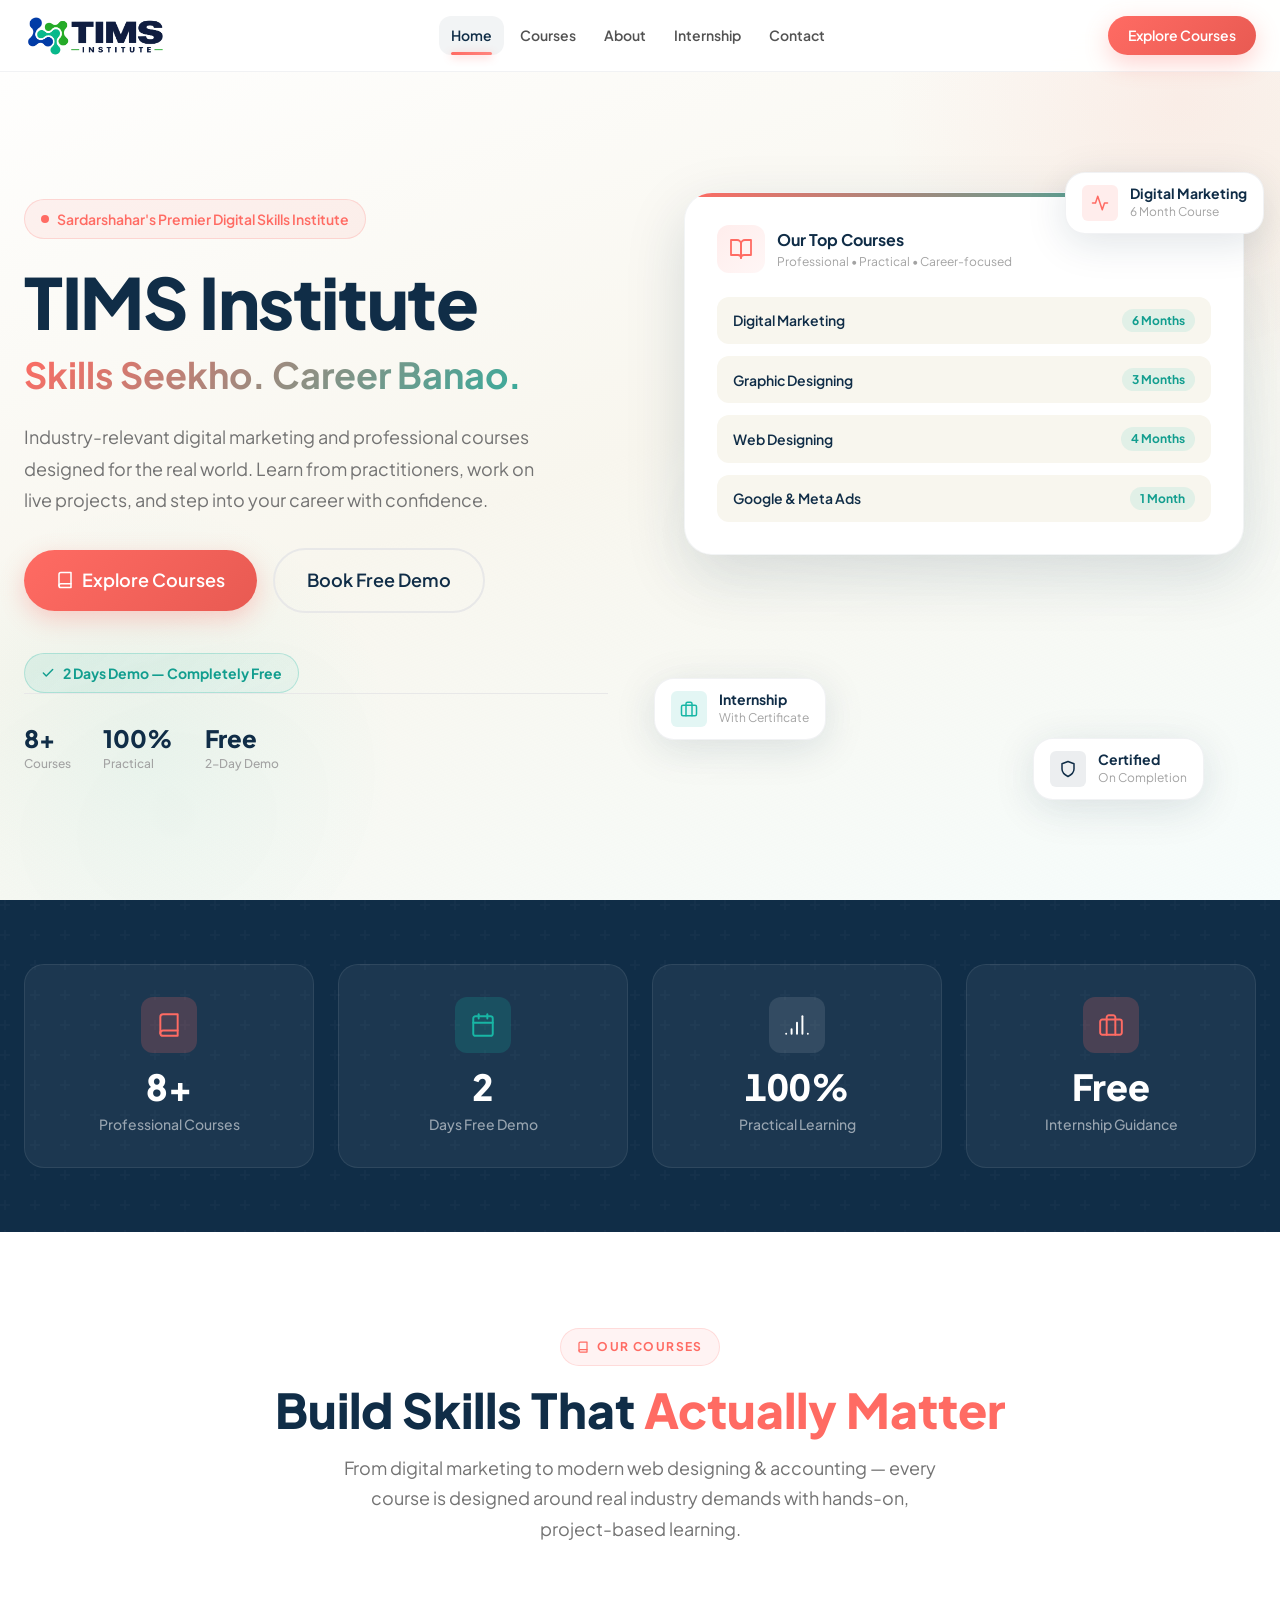
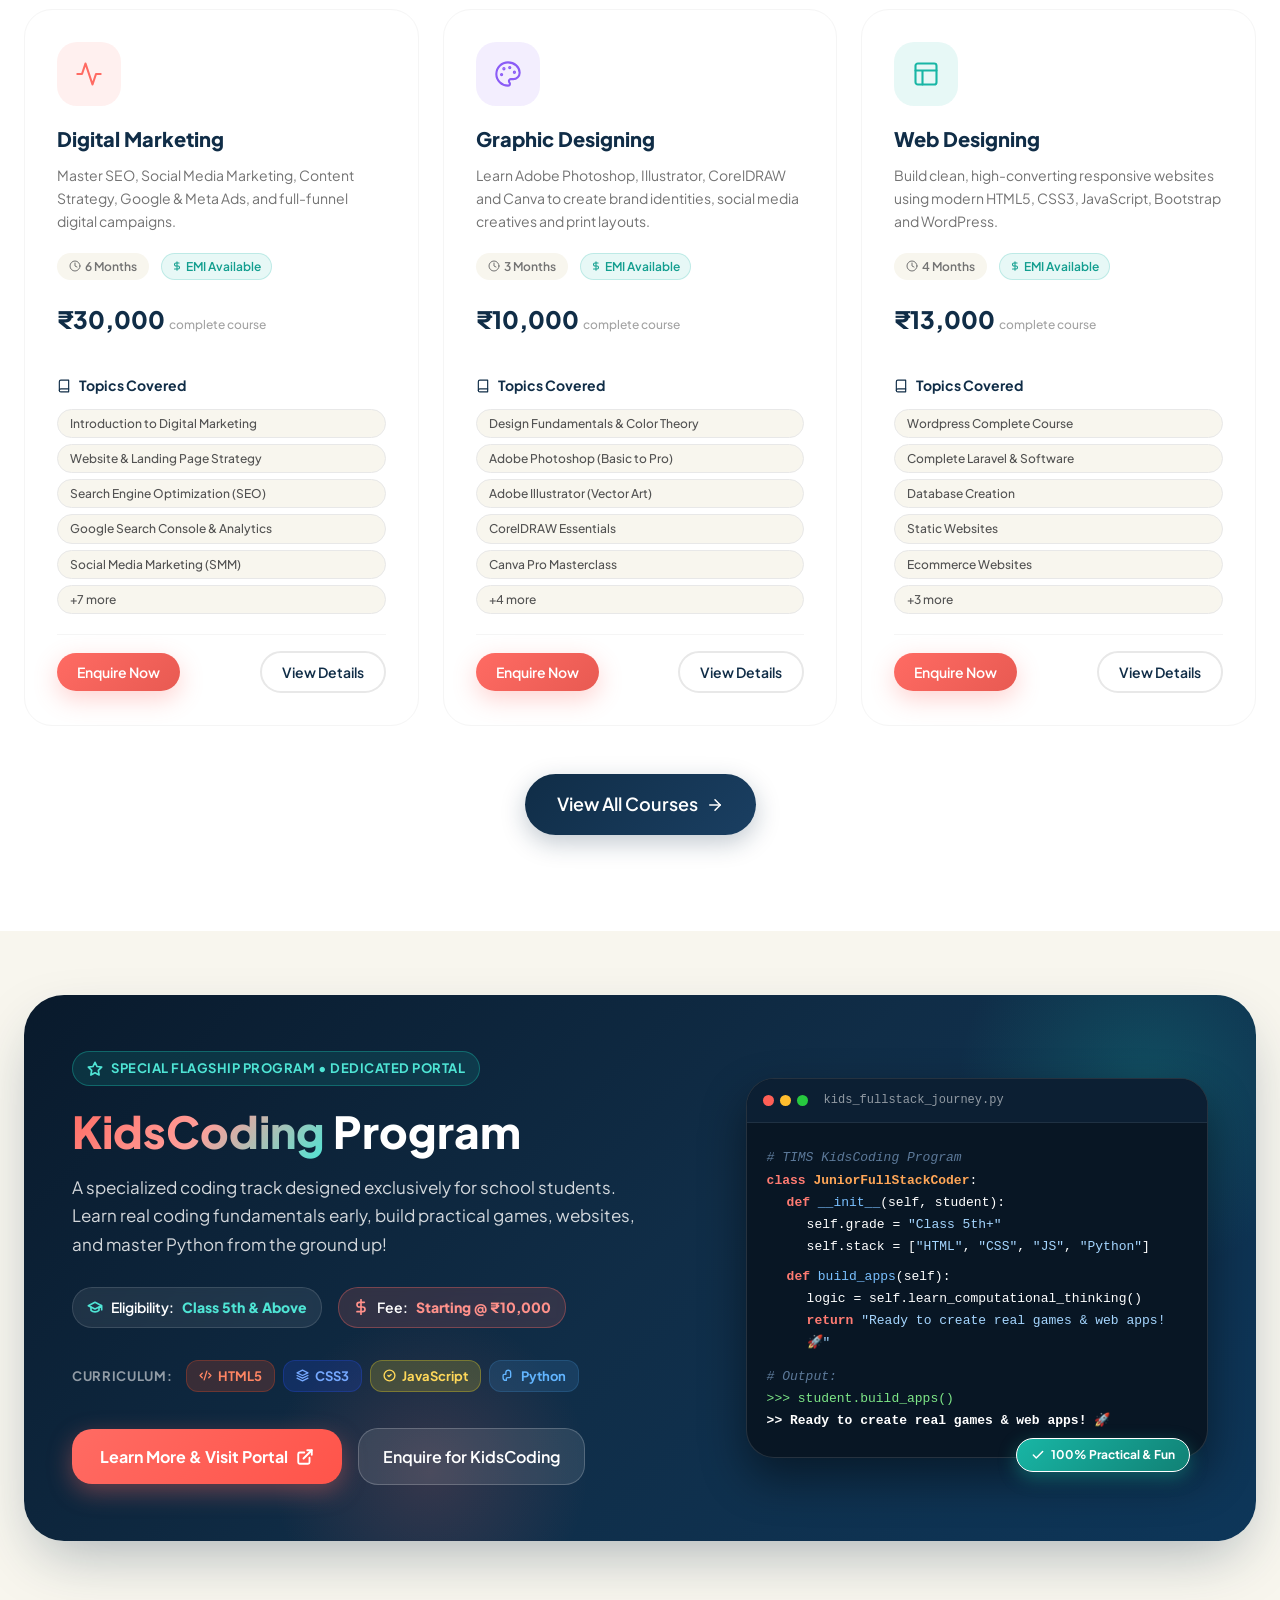
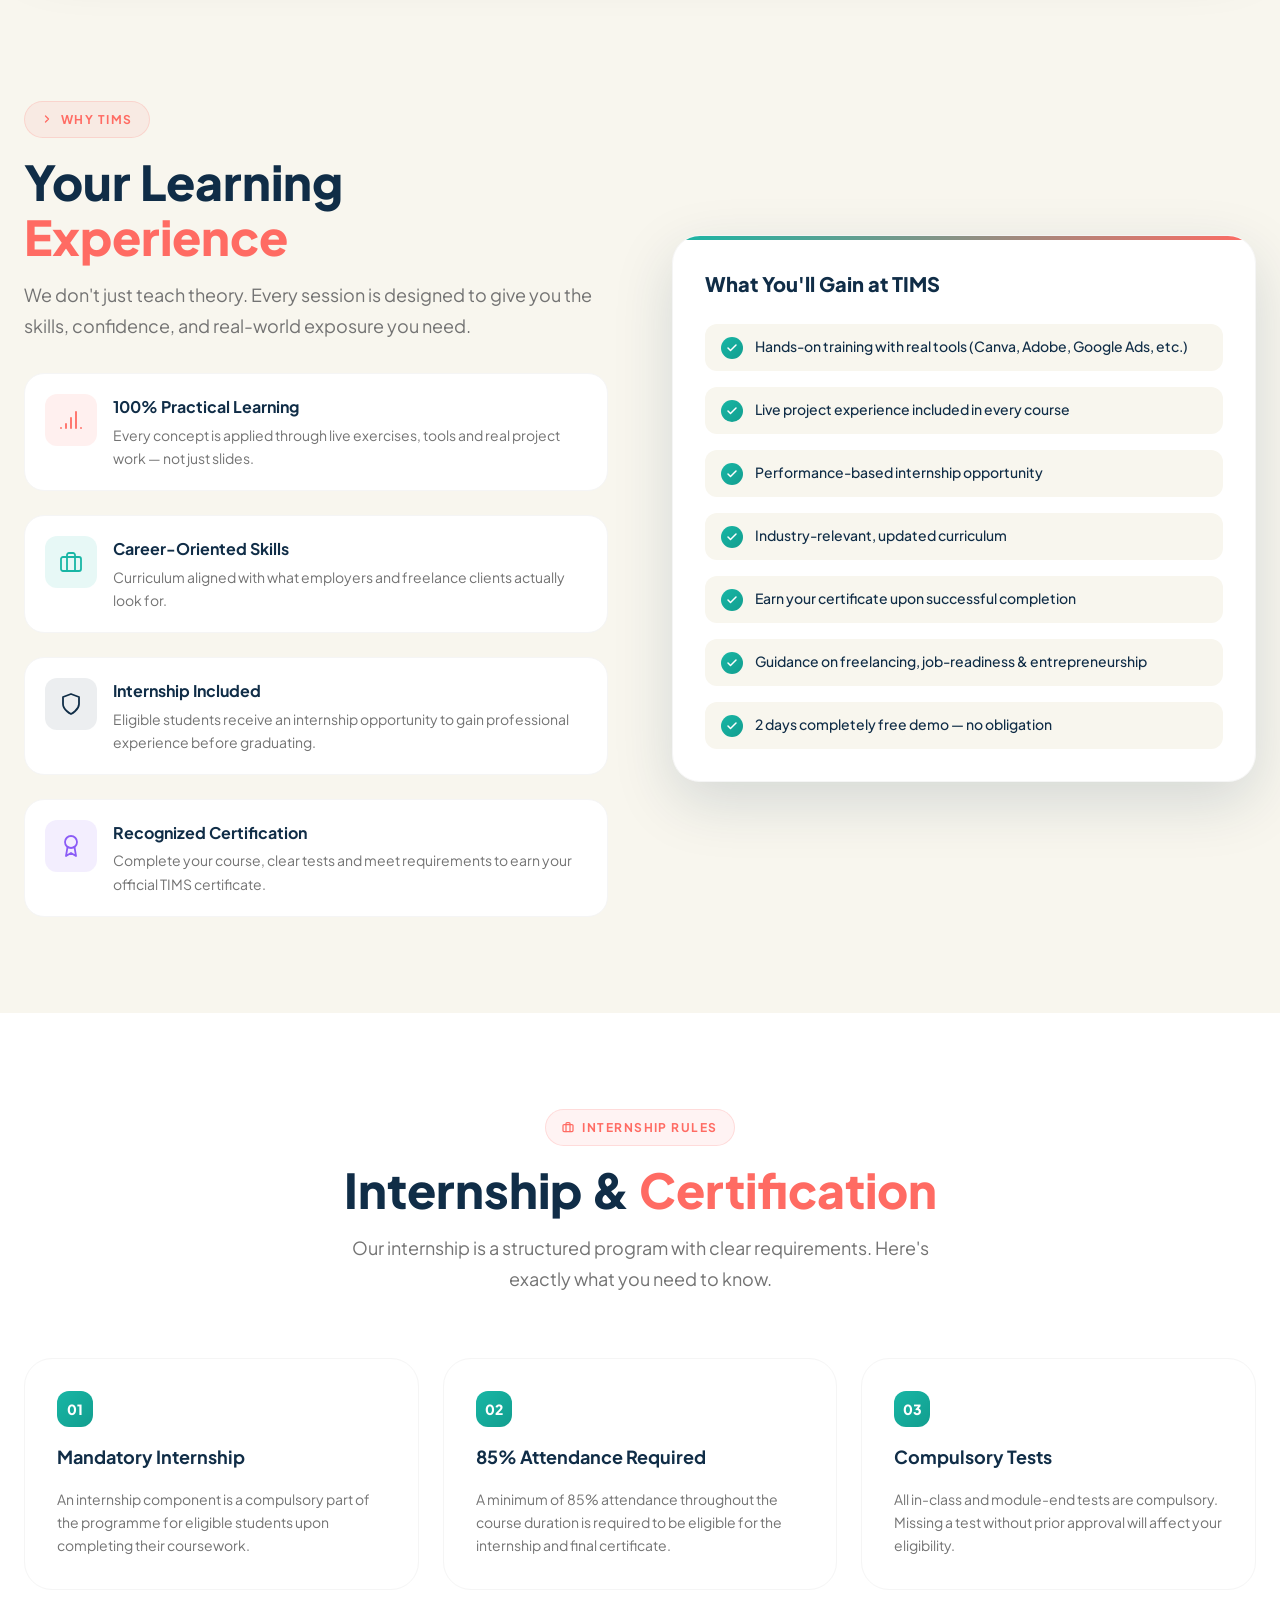
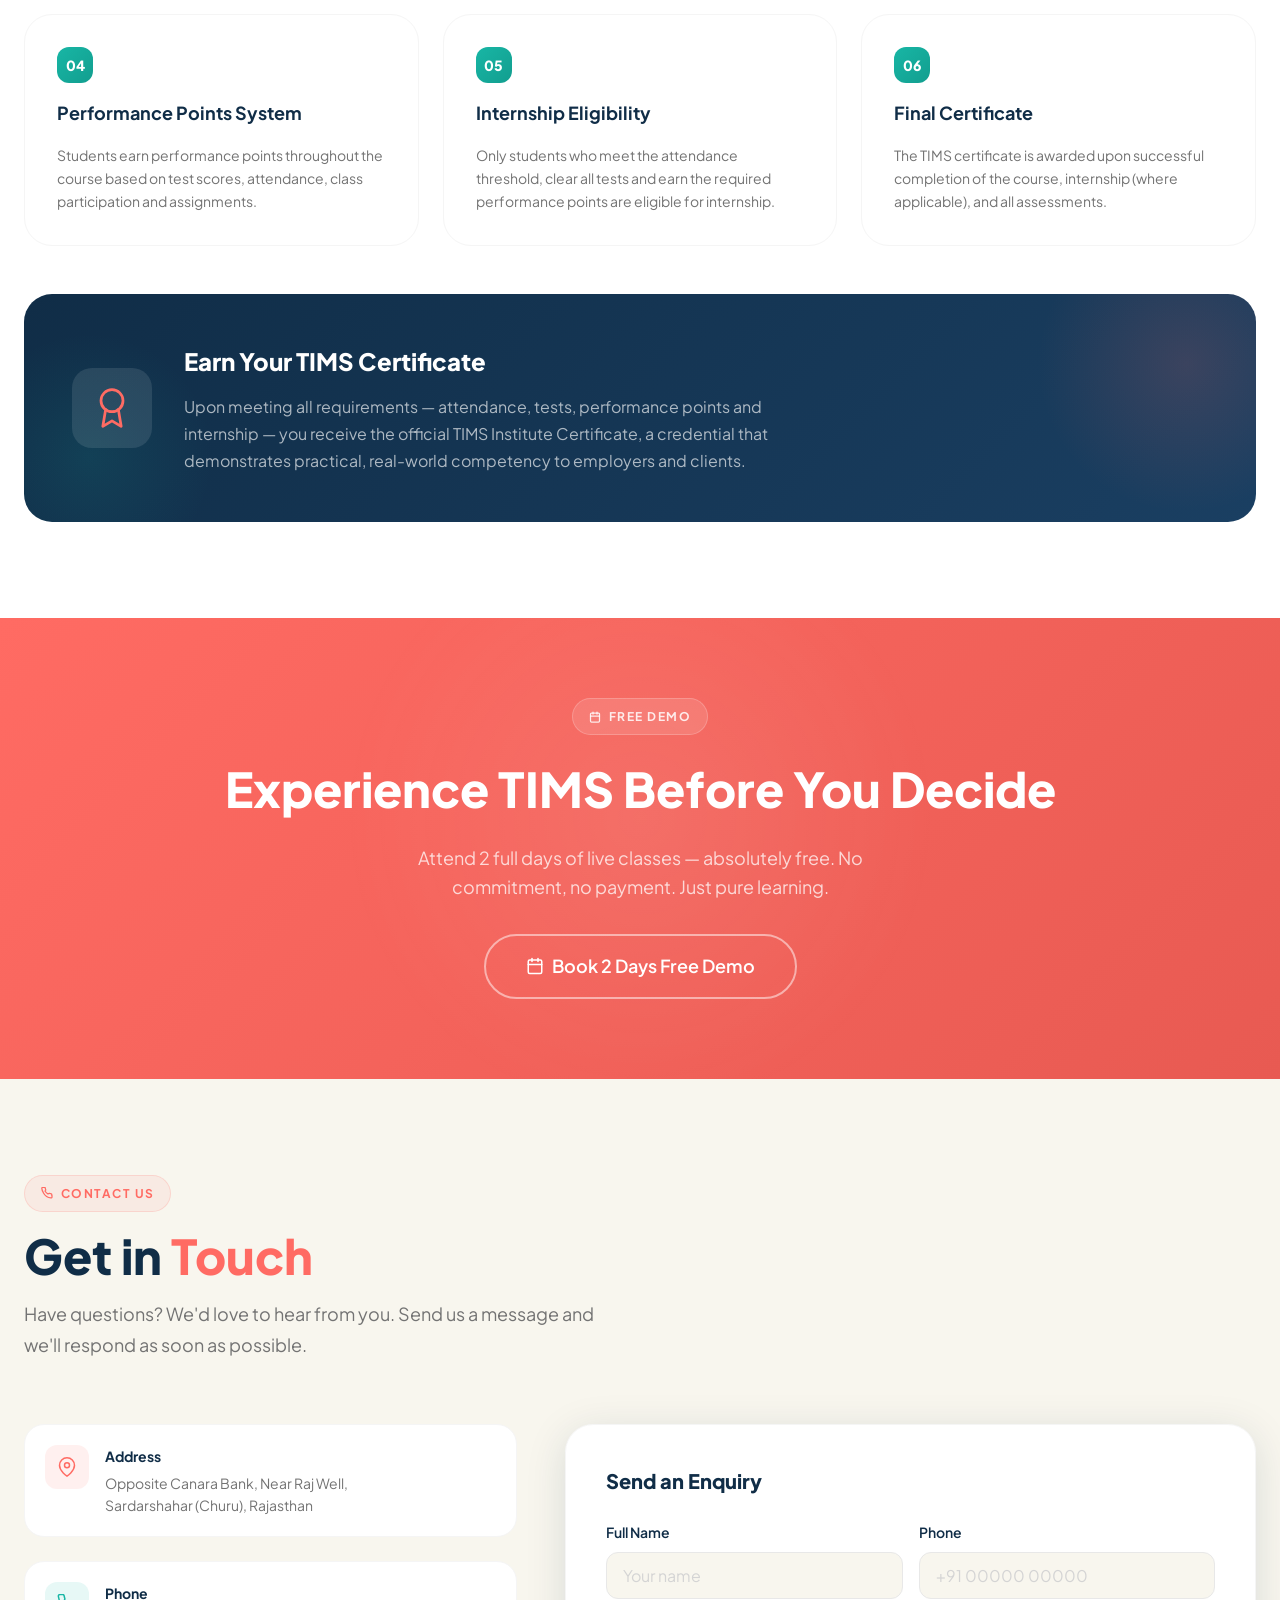
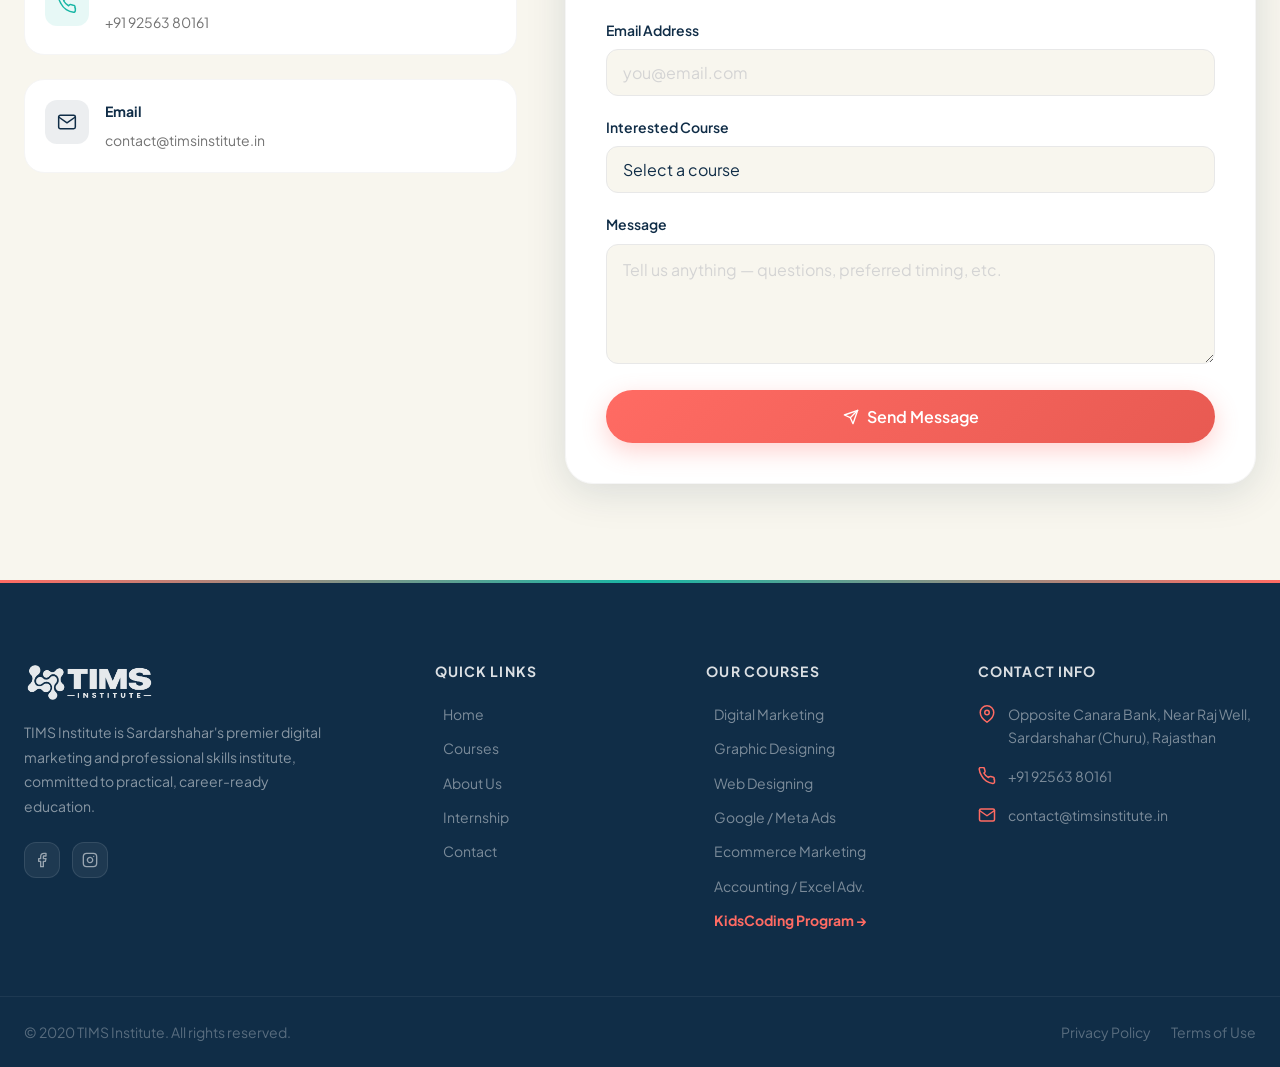
==== commit 6eb5c3ce: "Add files via upload" ====
--- a/index.html
+++ b/index.html
@@ -13,8 +13,8 @@
   <meta property="og:description"
     content="Premium professional courses in Sardarshahar with practical training, internship & certification." />
   <meta property="og:type" content="website" />
-  <link rel="icon" type="image/png" href="assets/images /icon.png" />
-  <link rel="preload" href="assets/images /TimsLogo.png" as="image" />
+  <link rel="icon" type="image/png" href="assets/images/icon.png" />
+  <link rel="preload" href="assets/images/TimsLogo.png" as="image" />
   <link rel="preconnect" href="https://fonts.googleapis.com" />
   <link rel="preconnect" href="https://fonts.gstatic.com" crossorigin />
   <link rel="stylesheet" href="css/style.css" />
@@ -27,7 +27,7 @@
     <div class="container navbar-inner">
 
       <a href="index.html" class="navbar-logo" aria-label="TIMS Institute Home">
-        <img src="assets/images /TimsLogo.png" alt="TIMS Institute Logo" />
+        <img src="assets/images/TimsLogo.png" alt="TIMS Institute Logo" />
       </a>
 
       <nav class="navbar-nav" aria-label="Main navigation">
@@ -868,7 +868,7 @@
 
         <!-- Brand -->
         <div class="footer-brand">
-          <img src="assets/images /TimsLogo.png" alt="TIMS Institute" />
+          <img src="assets/images/TimsLogo.png" alt="TIMS Institute" />
           <p class="footer-brand-desc">
             TIMS Institute is Sardarshahar's premier digital marketing and professional skills institute, committed to
             practical, career-ready education.
